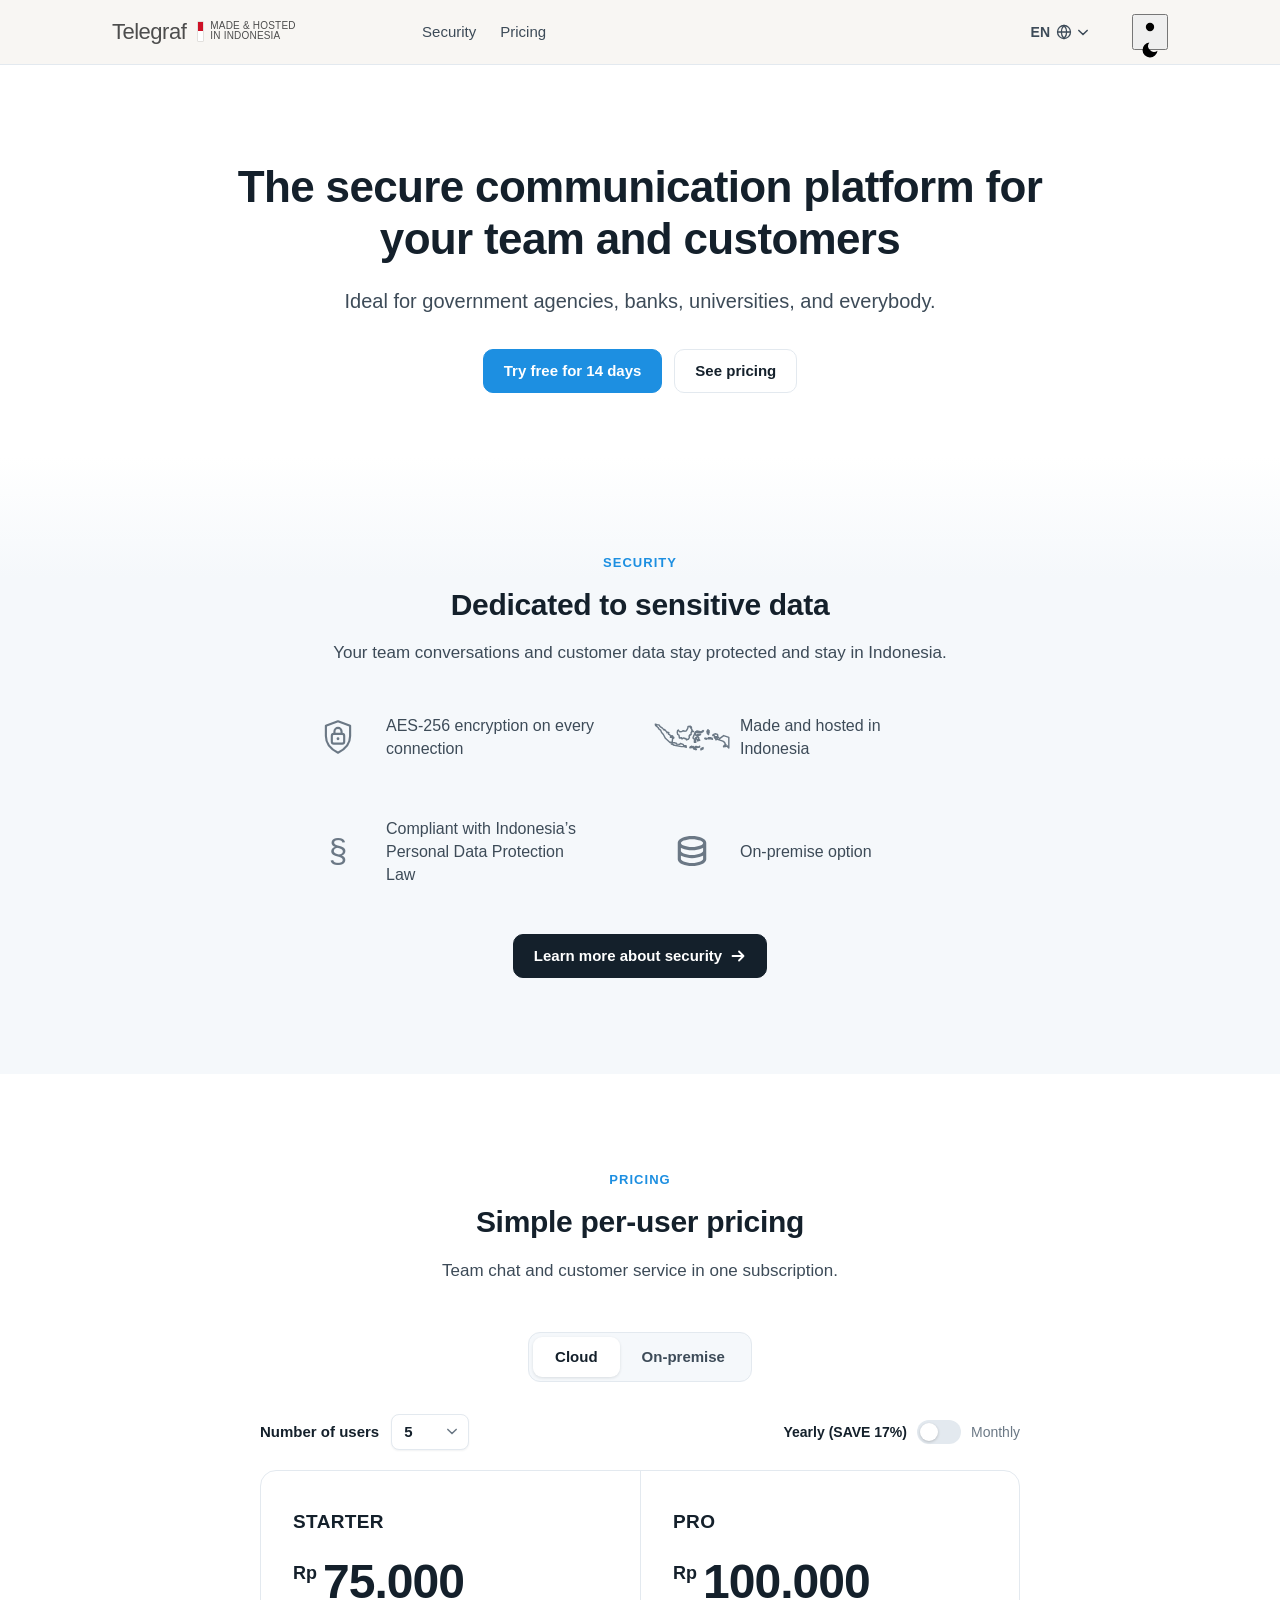
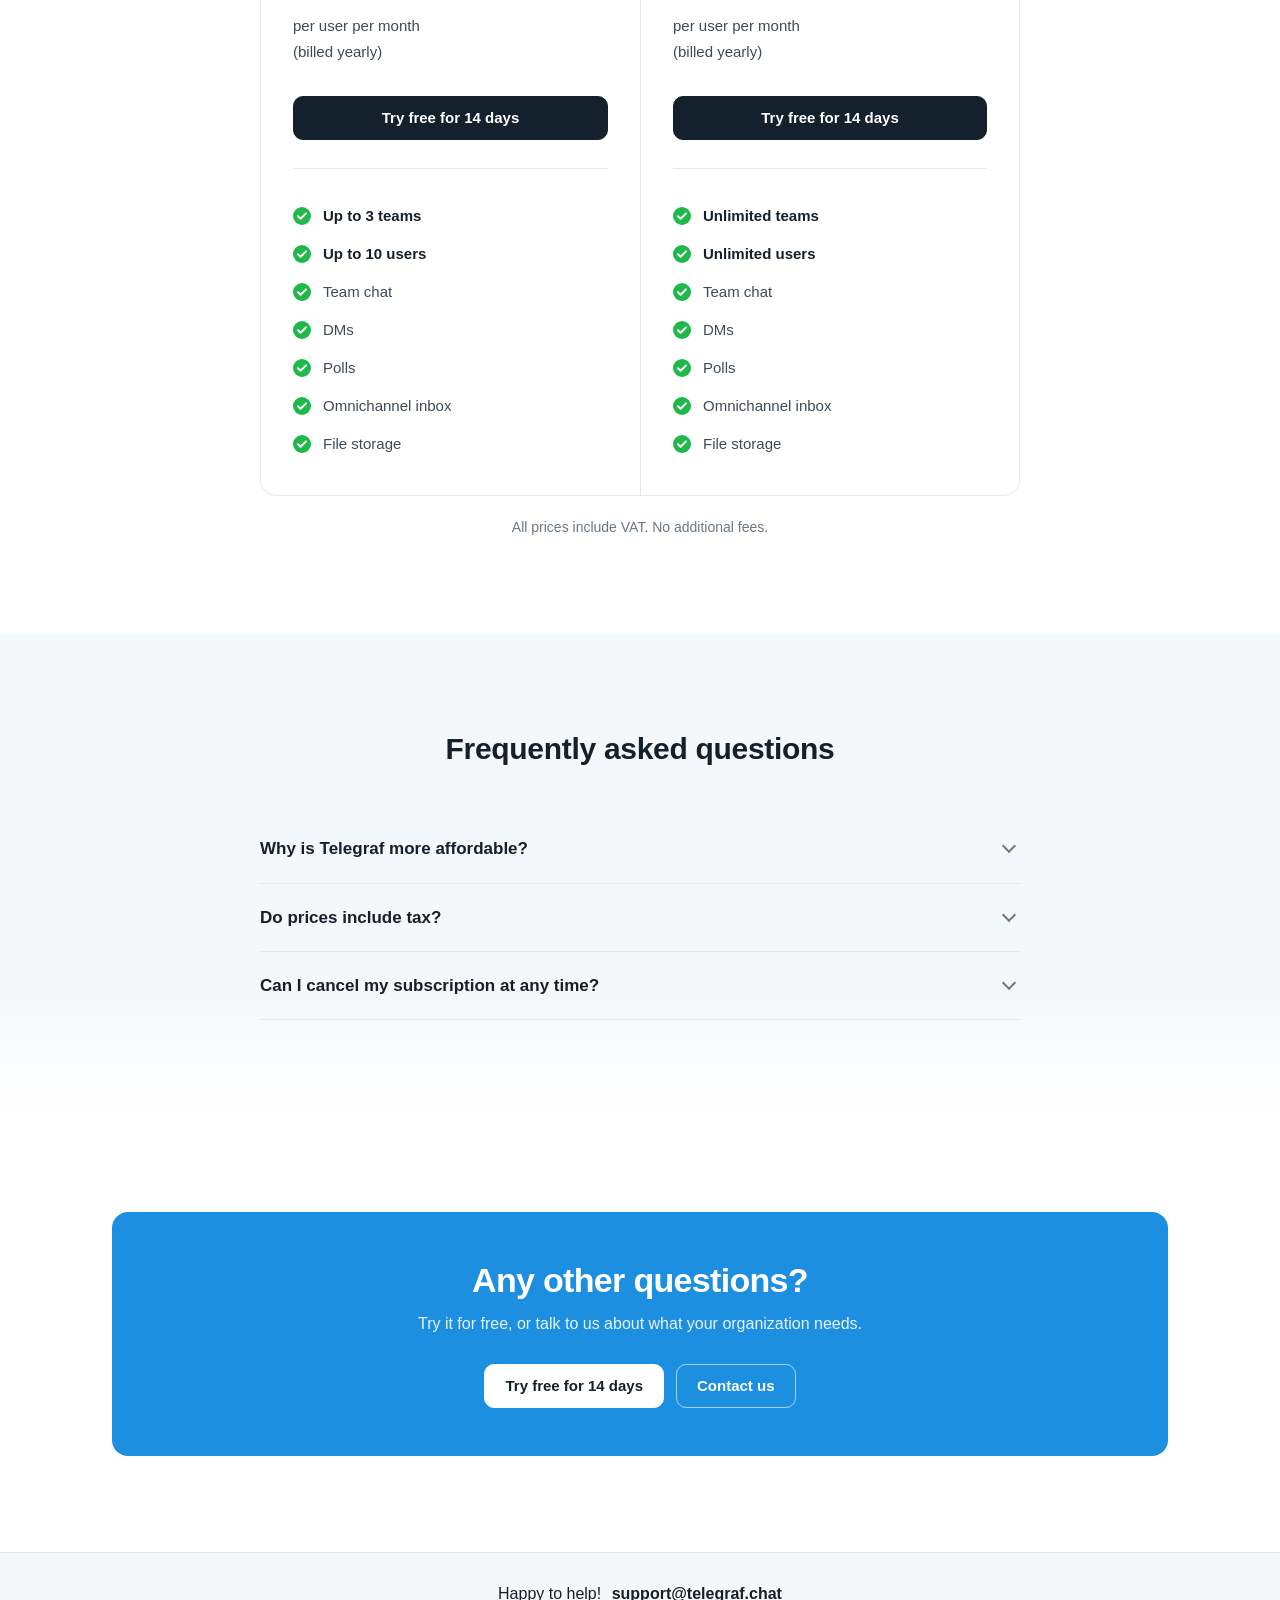
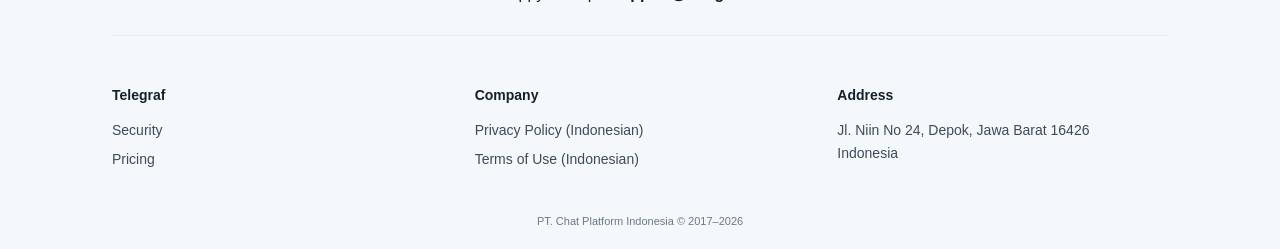
==== en/index.html @ 5771c166 "update" ====
<!DOCTYPE html>
<html lang="en">

<head>
  <meta charset="utf-8">
  <title>Telegraf &ndash; The secure communication platform for your team and customers</title>
  <meta name="viewport" content="width=device-width, initial-scale=1.0">
  <meta name="description" content="Team chat and omnichannel customer service in one app. Encrypted, made and hosted in Indonesia, also available on-premise.">
  <meta property="og:title" content="Telegraf &ndash; The secure communication platform for your team and customers">
  <meta property="og:image" content="/img/t_logo.png">
  <meta property="og:site_name" content="Telegraf">
  <meta property="og:description" content="Team chat and omnichannel customer service in one app. Encrypted, made and hosted in Indonesia, also available on-premise.">
  <link rel="canonical" href="https://www.telegraf.chat/en/">
  <link rel="alternate" hreflang="id" href="https://www.telegraf.chat/">
  <link rel="alternate" hreflang="en" href="https://www.telegraf.chat/en/">
  <link rel="alternate" hreflang="x-default" href="https://www.telegraf.chat/">

  <link rel="shortcut icon" href="/favicon.ico" type="image/x-icon" />
  <script>
    (function () {
      var t = null;
      try { t = localStorage.getItem('tl-theme'); } catch (e) {}
      if (t ? t === 'dark' : (window.matchMedia && matchMedia('(prefers-color-scheme: dark)').matches))
        document.documentElement.classList.add('tl-dark');
    })();
  </script>

  <link rel="preload" href="/fonts/plus-jakarta-sans-latin.woff2" as="font" type="font/woff2" crossorigin>
  <link href="/css/subpage.css" rel="stylesheet" media="screen">
  <link href="/css/theme-toggle.css" rel="stylesheet" media="screen">
  <link href="/css/home.css" rel="stylesheet" media="screen">
</head>

<body>
  <svg width="0" height="0" class="tl_sr" aria-hidden="true">
    <symbol id="i-indonesia" viewBox="0 0 64 24"><path d="M15.7 11.1 16.1 12.1 16.7 12.3 16.5 13.0 15.6 12.6 15.3 11.8 14.4 11.6 14.9 10.9zM2.7 1.7 4.2 1.8 5.2 3.3 7.1 4.5 8.2 5.8 8.7 6.2 8.9 5.7 10.7 7.7 11.5 7.9 10.9 8.5 12.0 8.1 12.5 8.4 12.2 9.6 13.4 10.2 14.1 11.6 13.8 12.3 14.8 12.0 15.7 13.0 15.3 16.7 13.8 16.3 13.7 16.8 9.6 13.1 7.9 9.9 6.4 8.3 5.6 6.3 4.4 5.6 3.4 4.0 1.3 2.2 1.1 1.2zM38.4 20.5 36.0 20.9 34.3 20.6 35.4 20.0 37.7 20.5 38.4 19.8zM34.6 21.5 35.7 22.5 35.2 22.7 33.3 21.9 33.5 21.5zM32.2 20.1 33.1 20.0 33.3 20.6 30.2 21.0 30.7 20.1 31.8 20.6 32.2 20.4 31.5 19.8zM41.2 7.5 39.7 8.4 35.4 8.1 34.8 8.4 34.7 9.6 35.5 10.7 36.7 9.9 39.2 9.9 36.4 11.3 37.7 12.7 37.6 13.7 38.5 14.8 36.7 15.3 36.8 14.3 35.8 13.6 36.0 12.5 35.5 12.4 34.9 12.8 35.2 16.4 34.0 16.4 34.1 14.3 33.9 13.6 33.1 13.4 32.9 12.5 33.9 10.0 34.4 10.0 34.2 8.9 35.0 7.5 35.4 7.6 36.1 7.0 39.9 7.7 41.3 6.5 41.7 6.8zM17.5 16.9 18.8 17.3 19.2 18.0 21.6 18.2 22.2 17.5 24.5 18.2 25.1 19.2 27.0 19.4 27.2 20.7 25.4 20.0 23.1 20.1 16.2 18.8 16.3 18.4 14.6 17.9 15.7 16.8zM20.5 6.1 20.6 6.6 21.7 7.6 23.5 7.4 24.4 6.7 25.9 7.1 27.2 6.8 28.4 4.7 28.7 3.1 30.7 2.9 31.6 3.8 30.6 3.9 32.0 5.7 31.6 6.1 33.2 7.5 31.8 7.3 31.2 8.5 31.3 9.8 30.4 10.5 30.2 10.2 29.5 11.2 29.9 11.9 29.5 13.0 29.1 13.7 27.4 14.5 26.9 13.2 26.1 13.5 25.1 12.8 23.6 13.6 23.3 12.7 21.4 12.8 21.0 10.5 20.0 9.9 19.6 8.3 19.8 6.8zM45.1 7.7 46.4 6.7 46.4 7.3 45.8 7.8 46.6 8.5 45.3 8.4 46.0 10.0 45.0 9.1 44.6 7.3 45.5 5.8zM47.8 12.7 48.9 13.0 49.2 14.0 47.9 13.3 46.1 13.5 45.6 13.1 45.3 13.5 45.7 12.7zM43.9 13.0 44.4 13.5 44.0 13.9 42.8 13.4 42.8 13.0zM41.3 20.9 41.3 21.9 39.5 22.8 39.6 21.8zM59.7 20.0 58.5 20.2 59.1 19.1 60.0 18.8 60.3 19.2zM63.0 12.3 63.0 21.2 61.7 19.9 61.8 19.5 60.2 20.0 60.4 19.1 60.0 18.6 60.6 18.5 59.8 18.2 60.1 18.1 59.4 16.5 58.0 15.5 53.5 14.0 53.1 13.5 53.3 12.9 52.7 14.1 52.1 14.3 51.9 13.3 50.8 12.6 52.5 12.1 53.1 12.4 53.4 11.7 51.3 11.8 50.7 10.9 49.5 10.7 49.8 10.0 51.4 9.3 53.5 9.8 53.8 11.9 55.2 13.4 58.7 10.8z" fill="none" stroke="currentColor" stroke-width="1.2" stroke-linejoin="round"/></symbol>
    <symbol id="i-shield-lock" viewBox="0 0 32 32"><g fill="none" stroke="currentColor" stroke-width="1.8" stroke-linecap="round" stroke-linejoin="round"><path d="M16 2.8 26.2 6.6v8.6c0 6.4-4.3 11.2-10.2 14C10.1 26.4 5.8 21.6 5.8 15.2V6.6z"/><rect x="10.8" y="13.4" width="10.4" height="8.2" rx="1.6"/><path d="M13 13.4v-2.1a3 3 0 0 1 6 0v2.1"/></g><circle cx="16" cy="17.5" r="1.2"/></symbol>
    <symbol id="i-section" viewBox="0 0 32 32"><text x="16" y="25" text-anchor="middle" font-size="28" font-weight="400" font-family="Plus Jakarta Sans, sans-serif">&#167;</text></symbol>
    <symbol id="i-server" viewBox="0 0 32 32"><path d="M7.13 8.444c.381-.394.997-.81 1.862-1.189C10.717 6.5 13.194 6 16 6s5.283.5 7.008 1.255c.865.378 1.481.794 1.862 1.189.375.388.463.687.463.89s-.089.502-.463.89c-.381.394-.997.81-1.862 1.189-1.725.755-4.202 1.255-7.008 1.255s-5.283-.5-7.008-1.255c-.865-.378-1.481-.794-1.862-1.189-.375-.388-.463-.687-.463-.89s.088-.502.463-.89zM5.213 6.59C4.508 7.319 4 8.248 4 9.333v13.333c0 1.085.508 2.015 1.213 2.743.698.722 1.644 1.312 2.71 1.778 2.135.934 4.992 1.479 8.077 1.479s5.942-.544 8.077-1.479c1.066-.466 2.012-1.056 2.71-1.778.705-.729 1.213-1.658 1.213-2.743V9.333c0-1.085-.508-2.014-1.213-2.743-.698-.722-1.645-1.312-2.71-1.778-2.135-.934-4.992-1.479-8.077-1.479s-5.942.544-8.077 1.479c-1.066.466-2.012 1.056-2.71 1.778zM25.333 16c0 .203-.089.502-.463.89-.381.394-.997.81-1.862 1.189-1.725.755-4.202 1.255-7.008 1.255s-5.283-.5-7.008-1.255c-.865-.378-1.481-.794-1.862-1.189-.375-.388-.463-.687-.463-.89v-2.791c.392.237.814.452 1.256.645 2.135.934 4.992 1.479 8.077 1.479s5.942-.544 8.077-1.479c.442-.194.864-.408 1.256-.645V16zM6.667 19.876c.392.237.814.452 1.256.645C10.058 21.455 12.915 22 16 22s5.942-.544 8.077-1.479c.442-.194.864-.408 1.256-.645v2.791c0 .203-.089.502-.463.89-.381.394-.997.81-1.862 1.189-1.725.755-4.202 1.255-7.008 1.255s-5.283-.5-7.008-1.255c-.865-.378-1.481-.794-1.862-1.189-.375-.388-.463-.687-.463-.89v-2.791z"/></symbol>
  </svg>

  <div class="tl_page_wrap">
    <header class="tl_nav">
      <div class="tl_wrap tl_nav_inner">
        <a href="/en/" class="tl_brand">Telegraf<span class="tl_brand_origin"><span class="tl_flag" aria-hidden="true"></span><span>MADE &amp; HOSTED<br>IN INDONESIA</span></span></a>
        <nav class="tl_nav_links" aria-label="Main">
          <a href="#security" class="tl_nav_link">Security</a>
          <a href="#pricing" class="tl_nav_link">Pricing</a>
        </nav>
        <details class="tl_lang">
          <summary class="tl_lang_btn" aria-label="Language: EN">EN<svg class="tl_lang_globe" viewBox="0 0 16 16" aria-hidden="true"><circle cx="8" cy="8" r="6.5"/><path d="M1.5 8h13M8 1.5c1.8 1.8 2.7 4 2.7 6.5S9.8 12.7 8 14.5C6.2 12.7 5.3 10.5 5.3 8S6.2 3.3 8 1.5z"/></svg><svg class="tl_lang_chevron" viewBox="0 0 12 8" aria-hidden="true"><path d="M1 1.5 6 6.5l5-5"/></svg></summary>
          <div class="tl_lang_menu">
            <a href="/" hreflang="id" lang="id" class="tl_lang_option">Bahasa Indonesia</a>
            <a href="/en/" hreflang="en" lang="en" class="tl_lang_option" aria-current="true">English</a>
          </div>
        </details>
        <button id="theme-toggle" class="tl-theme-toggle" aria-label="Toggle light/dark theme">
          <span class="tl-ic tl-ic-sun">
            <svg viewBox="0 0 24 24" xmlns="http://www.w3.org/2000/svg"><circle cx="12" cy="12" r="5"/><line x1="12" y1="1" x2="12" y2="3"/><line x1="12" y1="21" x2="12" y2="23"/><line x1="4.22" y1="4.22" x2="5.64" y2="5.64"/><line x1="18.36" y1="18.36" x2="19.78" y2="19.78"/><line x1="1" y1="12" x2="3" y2="12"/><line x1="21" y1="12" x2="23" y2="12"/><line x1="4.22" y1="19.78" x2="5.64" y2="18.36"/><line x1="18.36" y1="5.64" x2="19.78" y2="4.22"/></svg>
          </span>
          <span class="tl-ic tl-ic-moon">
            <svg viewBox="0 0 24 24" xmlns="http://www.w3.org/2000/svg"><path d="M21 12.79A9 9 0 1 1 11.21 3 7 7 0 0 0 21 12.79z"/></svg>
          </span>
        </button>
      </div>
    </header>

    <main>
      <section class="tl_hero">
        <div class="tl_wrap">
          <h1 class="tl_hero_title">The secure communication platform for your team and customers</h1>
          <p class="tl_hero_lead">Ideal for government agencies, banks, universities, and everybody.</p>
          <div class="tl_hero_actions">
            <a href="https://web.telegraf.chat" class="tl_btn tl_btn_primary">Try free for 14 days</a>
            <a href="#pricing" class="tl_btn">See pricing</a>
          </div>

        </div>
      </section>

      <section class="tl_section tl_section_soft tl_section_fade" id="security">
        <div class="tl_wrap">
          <div class="tl_section_head">
            <p class="tl_eyebrow">Security</p>
            <h2 class="tl_section_title">Dedicated to sensitive data</h2>
            <p class="tl_section_lead">Your team conversations and customer data stay protected and stay in Indonesia.</p>
          </div>
          <div class="tl_security">
            <div class="tl_security_item">
              <svg class="tl_icon" aria-hidden="true"><use href="#i-shield-lock"/></svg>
              <h3 class="tl_security_title">AES-256 encryption on every connection</h3>
            </div>
            <div class="tl_security_item">
              <svg class="tl_icon tl_icon_map" aria-hidden="true"><use href="#i-indonesia"/></svg>
              <h3 class="tl_security_title">Made and hosted in Indonesia</h3>
            </div>
            <div class="tl_security_item">
              <svg class="tl_icon" aria-hidden="true"><use href="#i-section"/></svg>
              <h3 class="tl_security_title">Compliant with Indonesia&rsquo;s Personal Data Protection Law</h3>
            </div>
            <div class="tl_security_item">
              <svg class="tl_icon" aria-hidden="true"><use href="#i-server"/></svg>
              <h3 class="tl_security_title">On-premise option</h3>
            </div>
          </div>
          <p class="tl_security_more"><a href="/en/security/" class="tl_btn tl_btn_dark tl_btn_arrow">Learn more about security <svg class="tl_btn_arrow_icon" viewBox="0 0 16 16" aria-hidden="true"><path d="M2.5 8h11M9 3.5 13.5 8 9 12.5"/></svg></a></p>
        </div>
      </section>

      <section class="tl_section" id="pricing">
        <div class="tl_wrap">
          <div class="tl_section_head">
            <p class="tl_eyebrow">Pricing</p>
            <h2 class="tl_section_title">Simple per-user pricing</h2>
            <p class="tl_section_lead">Team chat and customer service in one subscription.</p>
          </div>

          <div class="tl_tabs" role="tablist" aria-label="Service options">
            <button class="tl_tab" role="tab" id="tab-cloud" aria-controls="plan-cloud" aria-selected="true">Cloud</button>
            <button class="tl_tab" role="tab" id="tab-onprem" aria-controls="plan-onprem" aria-selected="false" tabindex="-1">On-premise</button>
          </div>

          <div role="tabpanel" id="plan-cloud" aria-labelledby="tab-cloud">
            <div class="tl_controls">
              <label class="tl_users"><span class="tl_users_label">Number of users</span>
                <select class="tl_users_select" id="tl_users">
                  <option value="5" selected>5</option>
                  <option value="10">10</option>
                  <option value="20">20</option>
                  <option value="40">40</option>
                  <option value="60">60</option>
                  <option value="80">80</option>
                  <option value="100">100</option>
                  <option value="100+">100+</option>
                </select>
              </label>
              <div class="tl_billing">
                <span class="tl_billing_option tl_billing_option_active" id="tl_billing_yearly">Yearly (SAVE 17%)</span>
                <button class="tl_switch" id="tl_billing" role="switch" aria-checked="false" aria-labelledby="tl_billing_monthly"></button>
                <span class="tl_billing_option" id="tl_billing_monthly">Monthly</span>
              </div>
            </div>
            <div class="tl_plans" id="tl_plans_cloud">
              <div class="tl_plan" data-max-users="10">
                <h3 class="tl_plan_name">Starter</h3>
                <p class="tl_plan_price"><span class="tl_plan_currency">Rp</span><span data-yearly="75.000" data-monthly="90.000">75.000</span></p>
                <p class="tl_plan_unit">per user per month</p>
                <p class="tl_plan_unit" data-yearly="(billed yearly)" data-monthly="(billed monthly)">(billed yearly)</p>
                <div class="tl_plan_cta">
                  <a href="https://web.telegraf.chat" class="tl_btn tl_btn_dark tl_btn_block">Try free for 14 days</a>
                  <p class="tl_plan_limit" hidden>This plan is only available for up to 10 users.</p>
                </div>
                <ul class="tl_checks">
                  <li class="tl_check tl_check_strong">Up to 3 teams</li>
                  <li class="tl_check tl_check_strong">Up to 10 users</li>
                  <li class="tl_check">Team chat</li>
                  <li class="tl_check">DMs</li>
                  <li class="tl_check">Polls</li>
                  <li class="tl_check">Omnichannel inbox</li>
                  <li class="tl_check">File storage</li>
                </ul>
              </div>

              <div class="tl_plan">
                <h3 class="tl_plan_name">Pro</h3>
                <p class="tl_plan_price"><span class="tl_plan_currency">Rp</span><span data-yearly="100.000" data-monthly="120.000">100.000</span></p>
                <p class="tl_plan_unit">per user per month</p>
                <p class="tl_plan_unit" data-yearly="(billed yearly)" data-monthly="(billed monthly)">(billed yearly)</p>
                <div class="tl_plan_cta">
                  <a href="https://web.telegraf.chat" class="tl_btn tl_btn_dark tl_btn_block">Try free for 14 days</a>
                </div>
                <ul class="tl_checks">
                  <li class="tl_check tl_check_strong">Unlimited teams</li>
                  <li class="tl_check tl_check_strong">Unlimited users</li>
                  <li class="tl_check">Team chat</li>
                  <li class="tl_check">DMs</li>
                  <li class="tl_check">Polls</li>
                  <li class="tl_check">Omnichannel inbox</li>
                  <li class="tl_check">File storage</li>
                </ul>
              </div>
            </div>
            <div class="tl_large" id="tl_large" hidden>
              <h3 class="tl_large_title">Of course, plans for a larger number of users are also available</h3>
              <div class="tl_large_box">
                <p class="tl_large_head">Contact us</p>
                <p><a href="https://wa.me/6281298219323?text=Hello%2C%20I%27m%20interested%20in%20Telegraf%20for%20more%20than%20100%20users."
                  target="_blank" rel="noopener" class="tl_large_link">WhatsApp: +62 812 9821 9323</a></p>
                <p><a href="mailto:support@telegraf.chat" class="tl_large_link">support@telegraf.chat</a></p>
              </div>
            </div>
          </div>

          <div role="tabpanel" id="plan-onprem" aria-labelledby="tab-onprem" hidden>
            <div class="tl_plans tl_plans_single">
              <div class="tl_plan">
                <h3 class="tl_plan_name">On-premise</h3>
                <p class="tl_plan_price"><span class="tl_plan_currency">Rp</span>200.000</p>
                <p class="tl_plan_unit">per user per month</p>
                <p class="tl_plan_unit">(billed yearly)</p>
                <div class="tl_plan_cta">
                  <a href="https://wa.me/6281298219323?text=Hello%2C%20I%27m%20interested%20in%20Telegraf%20On-premise."
                    target="_blank" rel="noopener" class="tl_btn tl_btn_dark tl_btn_block">Contact us</a>
                </div>
                <ul class="tl_checks">
                  <li class="tl_check tl_check_strong">Minimum 100 users</li>
                  <li class="tl_check tl_check_strong">All Pro features</li>
                  <li class="tl_check">Installed on your servers</li>
                  <li class="tl_check">Data never leaves your network</li>
                  <li class="tl_check">Installation support</li>
                  <li class="tl_check">Version updates</li>
                </ul>
              </div>
            </div>
          </div>

          <p class="tl_pricing_note">All prices include VAT. No additional fees.</p>

        </div>
      </section>

      <section class="tl_section tl_section_soft tl_section_fade_out">
        <div class="tl_wrap">
          <div class="tl_section_head">
            <h2 class="tl_section_title">Frequently asked questions</h2>
          </div>
          <div class="tl_faq">
            <details class="tl_faq_item">
              <summary class="tl_faq_q">Why is Telegraf more affordable?</summary>
              <p class="tl_faq_a">Team chat and a CRM are usually bought separately, each priced per person.
                With Telegraf, both come in one subscription.</p>
            </details>
            <details class="tl_faq_item">
              <summary class="tl_faq_q">Do prices include tax?</summary>
              <p class="tl_faq_a">Yes. All listed prices include VAT, so what you pay is
                exactly the price shown, with no additional fees.</p>
            </details>
            <details class="tl_faq_item">
              <summary class="tl_faq_q">Can I cancel my subscription at any time?</summary>
              <p class="tl_faq_a">Yes. Cancelling mid-period may come with a refund. See how it is
                calculated in the <a href="/terms#langganan">Terms of Use</a> (in Indonesian).</p>
            </details>
          </div>
        </div>
      </section>

      <section class="tl_section">
        <div class="tl_wrap">
          <div class="tl_cta">
            <h2 class="tl_cta_title">Any other questions?</h2>
            <p class="tl_cta_lead">Try it for free, or talk to us about what your organization needs.</p>
            <div class="tl_cta_actions">
              <a href="https://web.telegraf.chat" class="tl_btn tl_btn_inverse">Try free for 14 days</a>
              <a href="https://wa.me/6281298219323" target="_blank" rel="noopener" class="tl_btn tl_btn_outline">Contact us</a>
            </div>
          </div>
        </div>
      </section>
    </main>

    <footer class="tl_footer">
      <div class="tl_wrap">
        <p class="tl_footer_help">Happy to help! <a href="mailto:support@telegraf.chat" class="tl_footer_help_link">support@telegraf.chat</a></p>
        <div class="tl_footer_grid">
          <div>
            <p class="tl_footer_title">Telegraf</p>
            <ul class="tl_footer_links">
              <li><a href="/en/security/" class="tl_footer_link">Security</a></li>
              <li><a href="#pricing" class="tl_footer_link">Pricing</a></li>
            </ul>
          </div>
          <div>
            <p class="tl_footer_title">Company</p>
            <ul class="tl_footer_links">
              <li><a href="/privacy" class="tl_footer_link">Privacy Policy (Indonesian)</a></li>
              <li><a href="/terms" class="tl_footer_link">Terms of Use (Indonesian)</a></li>
            </ul>
          </div>
          <div>
            <p class="tl_footer_title">Address</p>
            <p class="tl_footer_address">
              Jl. Niin No 24, Depok, Jawa Barat 16426<br>
              Indonesia
            </p>
          </div>
        </div>
        <div class="tl_footer_bottom">
          <span>PT. Chat Platform Indonesia &copy; 2017&ndash;<span id="tl_footer_year">2026</span></span>
        </div>
      </div>
    </footer>
  </div>

  <script src="/js/home.js"></script>
  <script src="/js/lang.js"></script>
  <script src="/js/theme-toggle.js"></script>
</body>

</html>
---- css/home.css ----
@font-face {
  font-family: "Plus Jakarta Sans";
  font-style: normal;
  font-weight: 400 700;
  font-display: swap;
  src: url(/fonts/plus-jakarta-sans-latin-ext.woff2) format("woff2");
  unicode-range: U+0100-02BA, U+02BD-02C5, U+02C7-02CC, U+02CE-02D7, U+02DD-02FF, U+0304, U+0308, U+0329, U+1D00-1DBF, U+1E00-1E9F, U+1EF2-1EFF, U+2020, U+20A0-20AB, U+20AD-20C4, U+2113, U+2C60-2C7F, U+A720-A7FF;
}
@font-face {
  font-family: "Plus Jakarta Sans";
  font-style: normal;
  font-weight: 400 700;
  font-display: swap;
  src: url(/fonts/plus-jakarta-sans-latin.woff2) format("woff2");
  unicode-range: U+0000-00FF, U+0131, U+0152-0153, U+02BB-02BC, U+02C6, U+02DA, U+02DC, U+0304, U+0308, U+0329, U+2000-206F, U+20AC, U+2122, U+2191, U+2193, U+2212, U+2215, U+FEFF, U+FFFD;
}

:root,
.tl-skin-light {
  --tl-bg: #ffffff;
  --tl-bg-soft: #f5f8fb;
  --tl-surface: #ffffff;
  --tl-fg: #14202b;
  --tl-text: #3d4b58;
  --tl-muted: #6b7885;
  --tl-line: #e3e9ef;
  --tl-accent: #1d8fe1;
  --tl-accent-hover: #1679c2;
  --tl-accent-soft: #e8f3fc;
  --tl-on-accent: #ffffff;
  --tl-success: #1fb84a;
  --tl-wordmark: #4d4d4d;
  --tl-nav-bg: #f7f5f2;
}
html.tl-dark {
  --tl-bg: #10161d;
  --tl-bg-soft: #151d26;
  --tl-surface: #18212b;
  --tl-fg: #eef2f6;
  --tl-text: #c3ccd5;
  --tl-muted: #8995a2;
  --tl-line: #26323e;
  --tl-accent: #3aa3e8;
  --tl-accent-hover: #63b6ee;
  --tl-accent-soft: #17303f;
  --tl-on-accent: #ffffff;
  --tl-success: #2ec25a;
  --tl-wordmark: #e6ebf0;
  --tl-nav-bg: #1a1918;
}

* { box-sizing: border-box; }

html {
  background: var(--tl-bg);
  -webkit-text-size-adjust: 100%;
}
@media (prefers-reduced-motion: no-preference) {
  html { scroll-behavior: smooth; }
}

body {
  margin: 0;
  background: var(--tl-bg);
  color: var(--tl-text);
  font-family: "Plus Jakarta Sans", -apple-system, BlinkMacSystemFont, "Segoe UI", Roboto, Arial, sans-serif;
  font-size: 16px;
  line-height: 1.6;
}

a { color: var(--tl-accent); text-decoration: none; }
a:hover { color: var(--tl-accent-hover); }
:focus-visible { outline: 2px solid var(--tl-accent); outline-offset: 2px; }

h1, h2, h3 { margin: 0; color: var(--tl-fg); line-height: 1.2; }
p { margin: 0; }

.tl_sr {
  position: absolute;
  width: 1px;
  height: 1px;
  overflow: hidden;
  clip: rect(0 0 0 0);
  white-space: nowrap;
}

.tl_wrap {
  width: 100%;
  max-width: 1120px;
  margin: 0 auto;
  padding: 0 16px;
}
@media (min-width: 768px) {
  .tl_wrap { padding: 0 32px; }
}

/* Navigation */

.tl_nav {
  position: sticky;
  top: 0;
  z-index: 20;
  background: color-mix(in srgb, var(--tl-nav-bg) 88%, transparent);
  border-bottom: 1px solid var(--tl-line);
  -webkit-backdrop-filter: saturate(1.6) blur(12px);
  backdrop-filter: saturate(1.6) blur(12px);
}
.tl_nav_inner {
  display: flex;
  align-items: center;
  gap: 24px;
  height: 64px;
}
.tl_brand,
.tl_brand:hover {
  display: inline-flex;
  flex: none;
  align-items: center;
  gap: 10px;
  color: var(--tl-wordmark);
  font-family: 'Telegraf Wordmark', Roboto, "Helvetica Neue", Arial, sans-serif;
  font-size: 22px;
  font-weight: 500;
  letter-spacing: -0.5px;
  line-height: 1;
}
.tl_brand_origin {
  display: inline-flex;
  align-items: center;
  gap: 7px;
  margin-left: 2px;
  color: var(--tl-wordmark);
  font-family: "Plus Jakarta Sans", -apple-system, BlinkMacSystemFont, "Segoe UI", Roboto, Arial, sans-serif;
  font-size: 10px;
  font-weight: 500;
  letter-spacing: 0.02em;
  line-height: 1;
  white-space: nowrap;
  /* Lines up the flag and text with the wordmark's cap height and baseline */
  transform: translateY(-1px);
}
/* Upright bar with the flag's horizontal stripes, as in Stackfield's logo */
.tl_flag {
  flex: none;
  width: 5px;
  height: 19px;
  background: linear-gradient(to bottom, #ce1126 50%, #ffffff 50%);
  box-shadow: 0 0 0 0.5px rgba(0, 0, 0, 0.18);
}
html.tl-dark .tl_flag { box-shadow: none; }
.tl_nav_links {
  display: none;
  gap: 24px;
  margin-left: clamp(40px, 8vw, 110px);
}
.tl_nav_link,
.tl_nav_link:hover {
  color: var(--tl-text);
  font-size: 15px;
  font-weight: 500;
}
.tl_nav_link:hover { color: var(--tl-fg); }
@media (min-width: 600px) {
  .tl_nav_links { display: flex; }
}

/* Language menu: current language, globe and chevron, as on Stackfield */
.tl_lang {
  position: relative;
  margin-left: auto;
  margin-right: 12px;
}
.tl_lang_btn {
  display: flex;
  align-items: center;
  gap: 6px;
  height: 36px;
  padding: 0 8px;
  border-radius: 8px;
  color: var(--tl-text);
  font-size: 14px;
  font-weight: 600;
  list-style: none;
  cursor: pointer;
  user-select: none;
}
.tl_lang_btn::-webkit-details-marker { display: none; }
.tl_lang_btn:hover,
.tl_lang[open] .tl_lang_btn { color: var(--tl-fg); }
.tl_lang_btn:focus-visible {
  outline: none;
  box-shadow: 0 0 0 3px var(--tl-accent-soft);
}
.tl_lang_globe {
  width: 16px;
  height: 16px;
  fill: none;
  stroke: currentColor;
  stroke-width: 1.3;
}
.tl_lang_chevron {
  width: 10px;
  height: 7px;
  fill: none;
  stroke: currentColor;
  stroke-width: 1.8;
  stroke-linecap: round;
  stroke-linejoin: round;
}
.tl_lang[open] .tl_lang_chevron { transform: rotate(180deg); }
.tl_lang_menu {
  position: absolute;
  top: calc(100% + 6px);
  right: 0;
  z-index: 30;
  min-width: 180px;
  padding: 6px;
  border: 1px solid var(--tl-line);
  border-radius: 10px;
  background: var(--tl-surface);
  box-shadow: 0 8px 24px rgba(20, 32, 43, 0.12);
}
.tl_lang_option,
.tl_lang_option:hover {
  display: block;
  padding: 8px 10px;
  border-radius: 6px;
  color: var(--tl-text);
  font-size: 14px;
}
.tl_lang_option:hover { background: var(--tl-bg-soft); color: var(--tl-fg); }
.tl_lang_option[aria-current] {
  color: var(--tl-fg);
  font-weight: 600;
}

/* Theme toggle sits in the nav here instead of floating in the corner */
.tl_nav .tl-theme-toggle {
  position: relative;
  top: auto;
  right: auto;
  flex: none;
  width: 36px;
  height: 36px;
  box-shadow: none;
}

/* Buttons */

.tl_btn,
.tl_btn:hover {
  display: inline-flex;
  align-items: center;
  justify-content: center;
  height: 44px;
  padding: 0 20px;
  border: 1px solid var(--tl-line);
  border-radius: 10px;
  background: var(--tl-surface);
  color: var(--tl-fg);
  font-size: 15px;
  font-weight: 600;
  white-space: nowrap;
}
.tl_btn:hover { border-color: var(--tl-muted); }
.tl_btn_primary,
.tl_btn_primary:hover {
  border-color: var(--tl-accent);
  background: var(--tl-accent);
  color: var(--tl-on-accent);
}
.tl_btn_primary:hover {
  border-color: var(--tl-accent-hover);
  background: var(--tl-accent-hover);
}
.tl_btn_block { width: 100%; }

/* Hero */

.tl_hero {
  padding: 64px 0 48px;
  text-align: center;
}
@media (min-width: 768px) {
  .tl_hero { padding: 96px 0 64px; }
}
.tl_hero_title {
  max-width: 820px;
  margin: 0 auto;
  font-size: clamp(30px, 4.6vw, 44px);
  font-weight: 700;
  letter-spacing: -0.015em;
  line-height: 1.18;
}
.tl_hero_lead {
  max-width: 760px;
  margin: 20px auto 0;
  color: var(--tl-text);
  font-size: clamp(17px, 2.2vw, 20px);
}
.tl_hero_actions {
  display: flex;
  flex-wrap: wrap;
  justify-content: center;
  gap: 12px;
  margin-top: 32px;
}

/* Sections */

.tl_section { padding: 72px 0; }
@media (min-width: 768px) {
  .tl_section { padding: 96px 0; }
}
.tl_section_soft { background: var(--tl-bg-soft); }
/* Soft sections next to white ones fade in or out instead of starting on a hard edge */
.tl_section_fade { background: linear-gradient(var(--tl-bg), var(--tl-bg-soft) 120px); }
.tl_section_fade_out { background: linear-gradient(var(--tl-bg-soft) calc(100% - 120px), var(--tl-bg)); }
.tl_section_head {
  max-width: 680px;
  margin: 0 auto 48px;
  text-align: center;
}
.tl_eyebrow {
  margin-bottom: 12px;
  color: var(--tl-accent);
  font-size: 13px;
  font-weight: 700;
  letter-spacing: 0.08em;
  text-transform: uppercase;
}
.tl_section_title {
  font-size: clamp(24px, 3vw, 30px);
  font-weight: 700;
  letter-spacing: -0.01em;
  line-height: 1.25;
}
.tl_section_lead {
  margin-top: 16px;
  font-size: 17px;
}

.tl_icon {
  flex: none;
  width: 24px;
  height: 24px;
  fill: var(--tl-accent);
}

/* Security */

.tl_security {
  display: grid;
  grid-template-columns: 1fr;
  gap: 36px 48px;
  max-width: 660px;
  margin: 0 auto;
}
@media (min-width: 640px) {
  .tl_security { grid-template-columns: 1fr 1fr; row-gap: 56px; }
}
.tl_security_item {
  display: flex;
  align-items: center;
  gap: 20px;
}
.tl_security_item .tl_icon {
  width: 56px;
  height: 38px;
  color: var(--tl-muted);
  fill: var(--tl-muted);
}
/* Indonesia is wide and flat, so the map overhangs its slot to stay legible */
.tl_security_item .tl_icon_map {
  width: 76px;
  margin: 0 -10px;
}
.tl_security_title {
  max-width: 210px;
  color: var(--tl-text);
  font-size: 16px;
  font-weight: 500;
  line-height: 1.45;
}
.tl_security_more {
  margin-top: 48px;
  text-align: center;
}
.tl_btn_arrow { gap: 8px; }
.tl_btn_arrow_icon {
  flex: none;
  width: 16px;
  height: 16px;
  fill: none;
  stroke: currentColor;
  stroke-width: 1.8;
  stroke-linecap: round;
  stroke-linejoin: round;
}

/* Security page */

.tl_sec_cards { padding-bottom: 24px; }
.tl_sec_card {
  max-width: 860px;
  margin: 0 auto 32px;
  padding: 40px 24px;
  border-radius: 16px;
  background: var(--tl-bg-soft);
}
@media (min-width: 768px) {
  .tl_sec_card { padding: 56px 64px; }
}
.tl_sec_card_title {
  margin-bottom: 32px;
  font-size: clamp(22px, 2.6vw, 26px);
  font-weight: 700;
  letter-spacing: -0.01em;
  line-height: 1.3;
  text-align: center;
}
.tl_sec_card_lead {
  margin: -20px 0 28px;
  text-align: center;
}
.tl_disclosure {
  max-width: 860px;
  margin: 64px auto 32px;
}
@media (min-width: 768px) {
  .tl_disclosure { padding: 0 64px; }
}
.tl_sec_card a,
.tl_disclosure a { color: var(--tl-accent); }
.tl_sec_card a:hover,
.tl_disclosure a:hover { color: var(--tl-accent-hover); }
.tl_sec_list,
.tl_status {
  margin: 0;
  padding: 0;
  list-style: none;
}
.tl_sec_item {
  position: relative;
  padding-left: 48px;
}
.tl_sec_item + .tl_sec_item { margin-top: 28px; }
.tl_sec_item::before {
  content: "";
  position: absolute;
  top: 0;
  left: 0;
  width: 30px;
  height: 30px;
  border-radius: 50%;
  background: color-mix(in srgb, var(--tl-success) 18%, transparent) url("data:image/svg+xml,%3Csvg xmlns='http://www.w3.org/2000/svg' viewBox='0 0 18 18'%3E%3Cpath d='m5 9.2 2.6 2.6L13 6.4' fill='none' stroke='%231fb84a' stroke-width='2' stroke-linecap='round' stroke-linejoin='round'/%3E%3C/svg%3E") center / 20px no-repeat;
}
.tl_sec_item_title {
  margin-bottom: 6px;
  font-size: 17px;
  font-weight: 700;
  line-height: 1.6;
}
.tl_sec_item p { font-size: 15px; }
.tl_status_row {
  display: flex;
  align-items: center;
  justify-content: space-between;
  gap: 16px;
  padding: 16px 0;
  border-top: 1px solid var(--tl-line);
}
.tl_status_row:last-child { border-bottom: 1px solid var(--tl-line); }
.tl_status_name {
  color: var(--tl-fg);
  font-weight: 700;
}
.tl_status_desc {
  color: var(--tl-muted);
  font-size: 14px;
}
.tl_badge {
  flex: none;
  padding: 4px 12px;
  border: 1px solid var(--tl-line);
  border-radius: 999px;
  background: var(--tl-surface);
  color: var(--tl-muted);
  font-size: 13px;
  font-weight: 600;
  white-space: nowrap;
}
.tl_sec_card_note {
  margin-top: 24px;
  font-size: 15px;
  text-align: center;
}

/* Pricing */

.tl_tabs {
  display: flex;
  width: fit-content;
  margin: 0 auto 32px;
  padding: 4px;
  border: 1px solid var(--tl-line);
  border-radius: 12px;
  background: var(--tl-bg-soft);
}
.tl_tab {
  height: 40px;
  padding: 0 22px;
  border: 0;
  border-radius: 9px;
  background: transparent;
  color: var(--tl-text);
  font: inherit;
  font-size: 15px;
  font-weight: 600;
  cursor: pointer;
}
.tl_tab[aria-selected="true"] {
  background: var(--tl-surface);
  color: var(--tl-fg);
  box-shadow: 0 1px 3px rgba(20, 32, 43, 0.12);
}
.tl_controls {
  display: flex;
  flex-wrap: wrap;
  align-items: center;
  justify-content: space-between;
  gap: 12px 24px;
  max-width: 760px;
  margin: 0 auto 20px;
}
.tl_users {
  display: flex;
  align-items: center;
  gap: 12px;
}
.tl_users_label {
  color: var(--tl-fg);
  font-size: 15px;
  font-weight: 600;
}
.tl_users_select {
  height: 36px;
  padding: 0 30px 0 12px;
  border: 1px solid var(--tl-line);
  border-radius: 8px;
  background: var(--tl-surface) url("data:image/svg+xml,%3Csvg xmlns='http://www.w3.org/2000/svg' viewBox='0 0 12 8'%3E%3Cpath d='M1 1.5 6 6.5l5-5' fill='none' stroke='%236b7885' stroke-width='1.8' stroke-linecap='round' stroke-linejoin='round'/%3E%3C/svg%3E") right 11px center / 10px 7px no-repeat;
  box-shadow: 0 1px 2px rgba(20, 32, 43, 0.06);
  color: var(--tl-fg);
  font: inherit;
  font-size: 15px;
  font-weight: 600;
  -webkit-appearance: none;
  appearance: none;
  cursor: pointer;
}
.tl_users_select:hover { border-color: var(--tl-muted); }
.tl_users_select:focus-visible {
  border-color: var(--tl-accent);
  outline: none;
  box-shadow: 0 0 0 3px var(--tl-accent-soft);
}
.tl_billing {
  display: flex;
  align-items: center;
  gap: 10px;
  font-size: 14px;
}
.tl_billing_option { color: var(--tl-muted); }
.tl_billing_option_active {
  color: var(--tl-fg);
  font-weight: 600;
}
.tl_switch {
  position: relative;
  flex: none;
  width: 44px;
  height: 24px;
  padding: 0;
  border: 0;
  border-radius: 12px;
  background: var(--tl-line);
  cursor: pointer;
}
.tl_switch::after {
  content: "";
  position: absolute;
  top: 3px;
  left: 3px;
  width: 18px;
  height: 18px;
  border-radius: 50%;
  background: #ffffff;
  box-shadow: 0 1px 3px rgba(0, 0, 0, 0.2);
  transition: transform .2s ease;
}
.tl_switch[aria-checked="true"] { background: var(--tl-accent); }
.tl_switch[aria-checked="true"]::after { transform: translateX(20px); }
.tl_plans[hidden] { display: none; }
.tl_plans {
  display: grid;
  grid-template-columns: 1fr;
  max-width: 760px;
  margin: 0 auto;
  border: 1px solid var(--tl-line);
  border-radius: 16px;
  background: var(--tl-surface);
}
@media (min-width: 680px) {
  .tl_plans { grid-template-columns: 1fr 1fr; }
  .tl_plans_single { grid-template-columns: 1fr; max-width: 380px; }
}
.tl_plan {
  padding: 40px 32px 32px;
  border-top: 1px solid var(--tl-line);
}
.tl_plan:first-child { border-top: 0; }
@media (min-width: 680px) {
  .tl_plan { border-top: 0; border-left: 1px solid var(--tl-line); }
  .tl_plan:first-child { border-left: 0; }
}
.tl_plan_name {
  font-size: 19px;
  font-weight: 600;
  letter-spacing: 0.02em;
  text-transform: uppercase;
}
.tl_plan_price {
  display: flex;
  align-items: flex-start;
  gap: 6px;
  margin-top: 24px;
  color: var(--tl-fg);
  font-size: 48px;
  font-weight: 700;
  letter-spacing: -0.02em;
  line-height: 1;
}
.tl_plan_currency {
  margin-top: 6px;
  font-size: 18px;
  letter-spacing: 0;
}
.tl_plan_unit {
  margin-top: 8px;
  color: var(--tl-text);
  font-size: 15px;
}
.tl_plan_unit + .tl_plan_unit { margin-top: 2px; }
.tl_plan_cta {
  margin: 32px 0 28px;
  padding-bottom: 28px;
  border-bottom: 1px solid var(--tl-line);
}
.tl_btn_dark,
.tl_btn_dark:hover {
  border-color: var(--tl-fg);
  background: var(--tl-fg);
  color: var(--tl-bg);
}
.tl_btn_dark:hover { opacity: 0.88; }
.tl_checks {
  margin: 0;
  padding: 0;
  list-style: none;
}
.tl_check {
  position: relative;
  padding: 7px 0 7px 30px;
  font-size: 15px;
}
.tl_check::before {
  content: "";
  position: absolute;
  top: 10px;
  left: 0;
  width: 18px;
  height: 18px;
  border-radius: 50%;
  background: var(--tl-success) url("data:image/svg+xml,%3Csvg xmlns='http://www.w3.org/2000/svg' viewBox='0 0 18 18'%3E%3Cpath d='m5 9.2 2.6 2.6L13 6.4' fill='none' stroke='%23fff' stroke-width='2' stroke-linecap='round' stroke-linejoin='round'/%3E%3C/svg%3E") center / 18px no-repeat;
}
.tl_check_strong {
  color: var(--tl-fg);
  font-weight: 700;
}

.tl_pricing_note {
  margin-top: 20px;
  color: var(--tl-muted);
  font-size: 14px;
  text-align: center;
}

/* Plans that don't allow the chosen number of users fade out, as on Stackfield */
.tl_plan_inactive .tl_plan_name,
.tl_plan_inactive .tl_plan_price,
.tl_plan_inactive .tl_plan_unit,
.tl_plan_inactive .tl_checks { opacity: 0.4; }
.tl_plan_inactive .tl_plan_cta .tl_btn { display: none; }
.tl_plan_limit {
  height: 44px;
  color: var(--tl-text);
  font-size: 15px;
  line-height: 22px;
}

/* 100+ users: contact box instead of plans, as on Stackfield */
.tl_large {
  max-width: 760px;
  margin: 0 auto;
  padding: 24px 0 8px;
  text-align: center;
}
.tl_large_title {
  max-width: 420px;
  margin: 0 auto;
  color: var(--tl-fg);
  font-size: 24px;
  font-weight: 700;
  line-height: 1.35;
}
.tl_large_box {
  max-width: 412px;
  margin: 48px auto 0;
  padding: 24px;
  border: 1px solid var(--tl-line);
  border-radius: 8px;
  background: var(--tl-bg-soft);
  color: var(--tl-text);
  font-size: 15px;
  line-height: 1.6;
}
.tl_large_head {
  margin-bottom: 16px;
  color: var(--tl-accent);
  font-size: 24px;
  font-weight: 700;
}
.tl_large_box p + p { margin-top: 6px; }
.tl_large_link { color: var(--tl-accent); }
.tl_large_link:hover { color: var(--tl-accent-hover); }

/* FAQ */

.tl_faq {
  max-width: 760px;
  margin: 0 auto;
}
.tl_faq_item {
  border-bottom: 1px solid var(--tl-line);
}
.tl_faq_q {
  position: relative;
  padding: 20px 32px 20px 0;
  color: var(--tl-fg);
  font-size: 17px;
  font-weight: 600;
  list-style: none;
  cursor: pointer;
}
.tl_faq_q::-webkit-details-marker { display: none; }
.tl_faq_q::after {
  content: "";
  position: absolute;
  top: 26px;
  right: 6px;
  width: 8px;
  height: 8px;
  border-right: 2px solid var(--tl-muted);
  border-bottom: 2px solid var(--tl-muted);
  transform: rotate(45deg);
  transition: transform .2s ease;
}
.tl_faq_item[open] .tl_faq_q::after { transform: rotate(-135deg); top: 30px; }
.tl_faq_a {
  padding: 0 0 20px;
  font-size: 15px;
}

/* Closing call to action */

.tl_cta {
  padding: 48px 24px;
  border-radius: 16px;
  background: var(--tl-accent);
  color: var(--tl-on-accent);
  text-align: center;
}
.tl_cta_title {
  color: var(--tl-on-accent);
  font-size: clamp(26px, 3.6vw, 34px);
  font-weight: 700;
  letter-spacing: -0.02em;
}
.tl_cta_lead {
  margin-top: 10px;
  opacity: 0.9;
}
.tl_cta_actions {
  display: flex;
  flex-wrap: wrap;
  justify-content: center;
  gap: 12px;
  margin-top: 28px;
}
.tl_btn_inverse,
.tl_btn_inverse:hover {
  border-color: #ffffff;
  background: #ffffff;
  color: #14202b;
}
.tl_btn_outline,
.tl_btn_outline:hover {
  border-color: rgba(255, 255, 255, 0.6);
  background: transparent;
  color: #ffffff;
}
.tl_btn_outline:hover { border-color: #ffffff; }

/* Footer */

.tl_footer {
  padding: 0 0 18px;
  border-top: 1px solid var(--tl-line);
  background: var(--tl-bg-soft);
  font-size: 14px;
}
.tl_footer_help {
  margin-bottom: 48px;
  padding: 28px 0;
  border-bottom: 1px solid var(--tl-line);
  color: var(--tl-fg);
  font-size: 16px;
  text-align: center;
}
.tl_footer_help_link,
.tl_footer_help_link:hover {
  margin-left: 6px;
  color: var(--tl-fg);
  font-weight: 700;
}
.tl_footer_help_link:hover { text-decoration: underline; }
.tl_footer_grid {
  display: grid;
  grid-template-columns: 1fr;
  gap: 32px;
}
@media (min-width: 720px) {
  .tl_footer_grid { grid-template-columns: repeat(3, 1fr); }
}
.tl_footer_title {
  margin-bottom: 10px;
  color: var(--tl-fg);
  font-weight: 700;
}
.tl_footer_links {
  margin: 0;
  padding: 0;
  list-style: none;
}
.tl_footer_link,
.tl_footer_link:hover {
  display: inline-block;
  padding: 3px 0;
  color: var(--tl-text);
}
.tl_footer_link:hover { color: var(--tl-fg); }
.tl_footer_bottom {
  margin-top: 40px;
  color: var(--tl-muted);
  font-size: 11px;
  text-align: center;
}

.tl_footer_address { padding-top: 3px; color: var(--tl-text); }
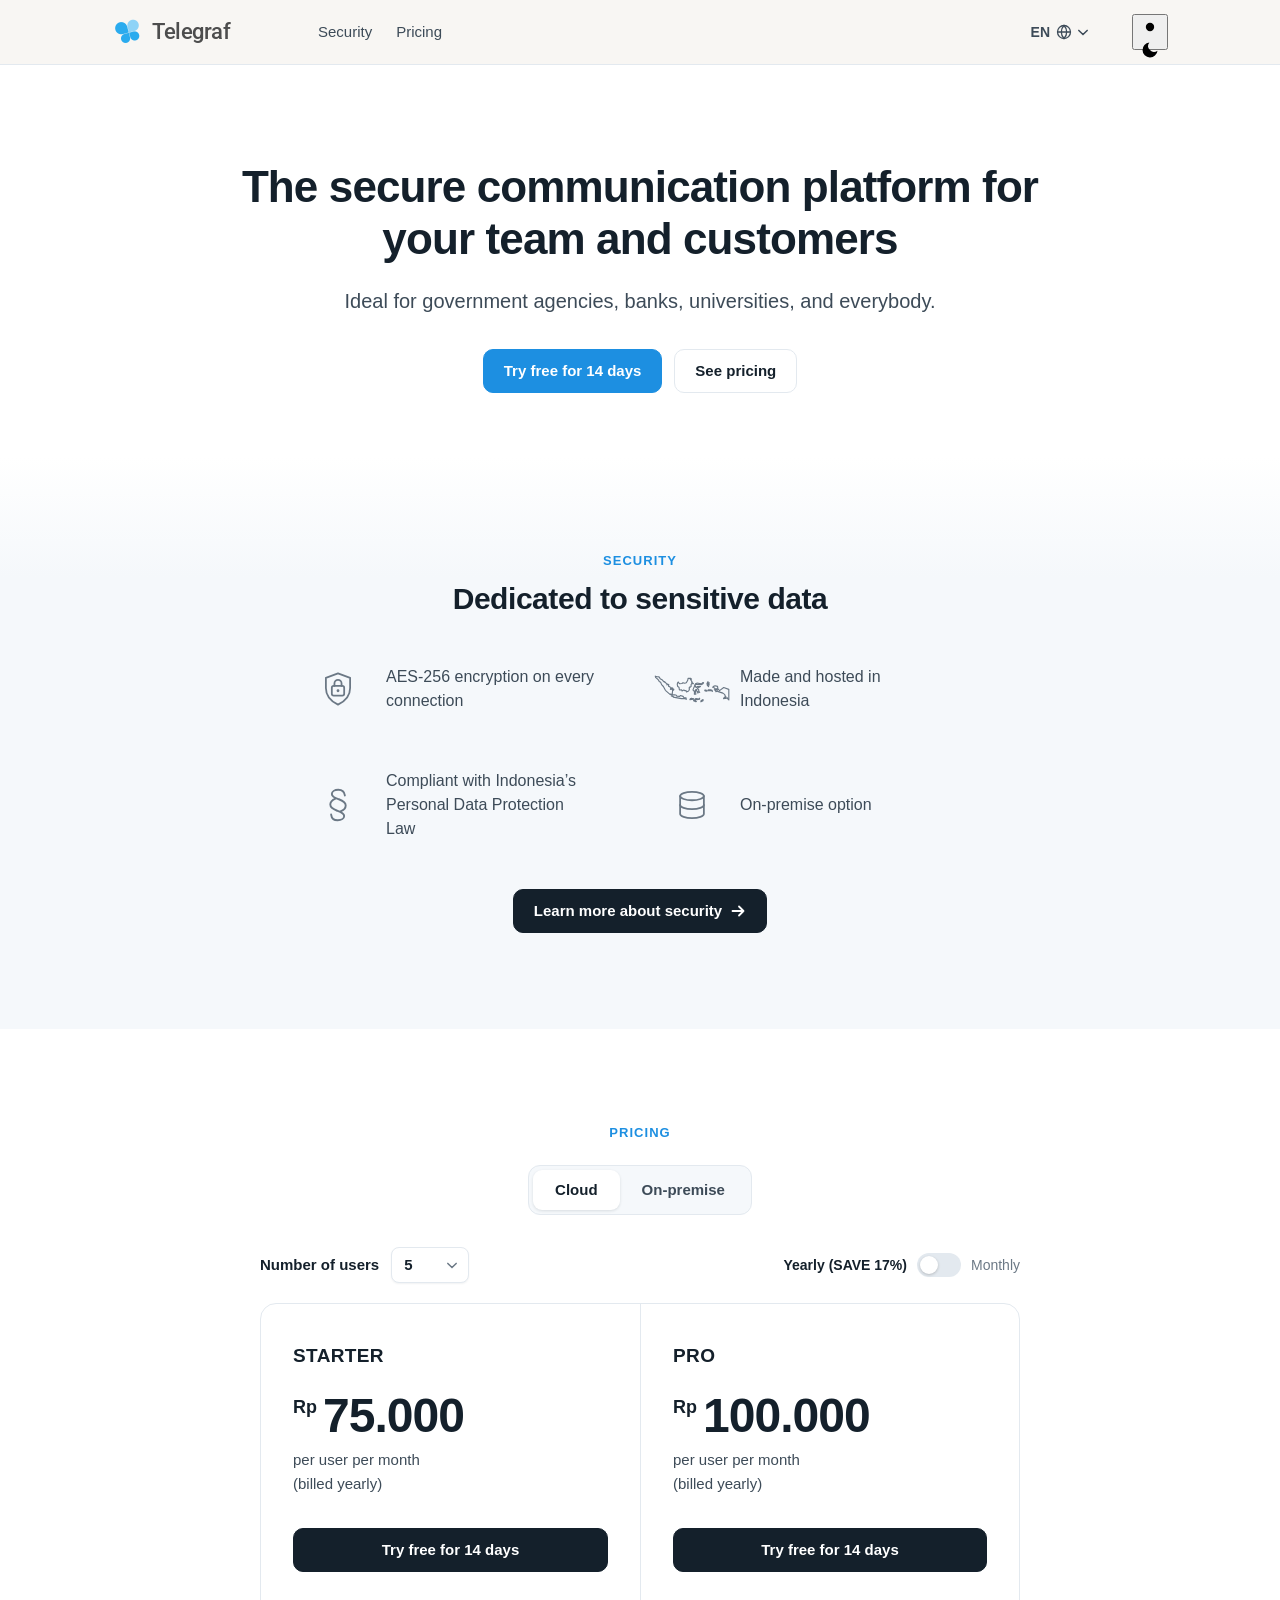
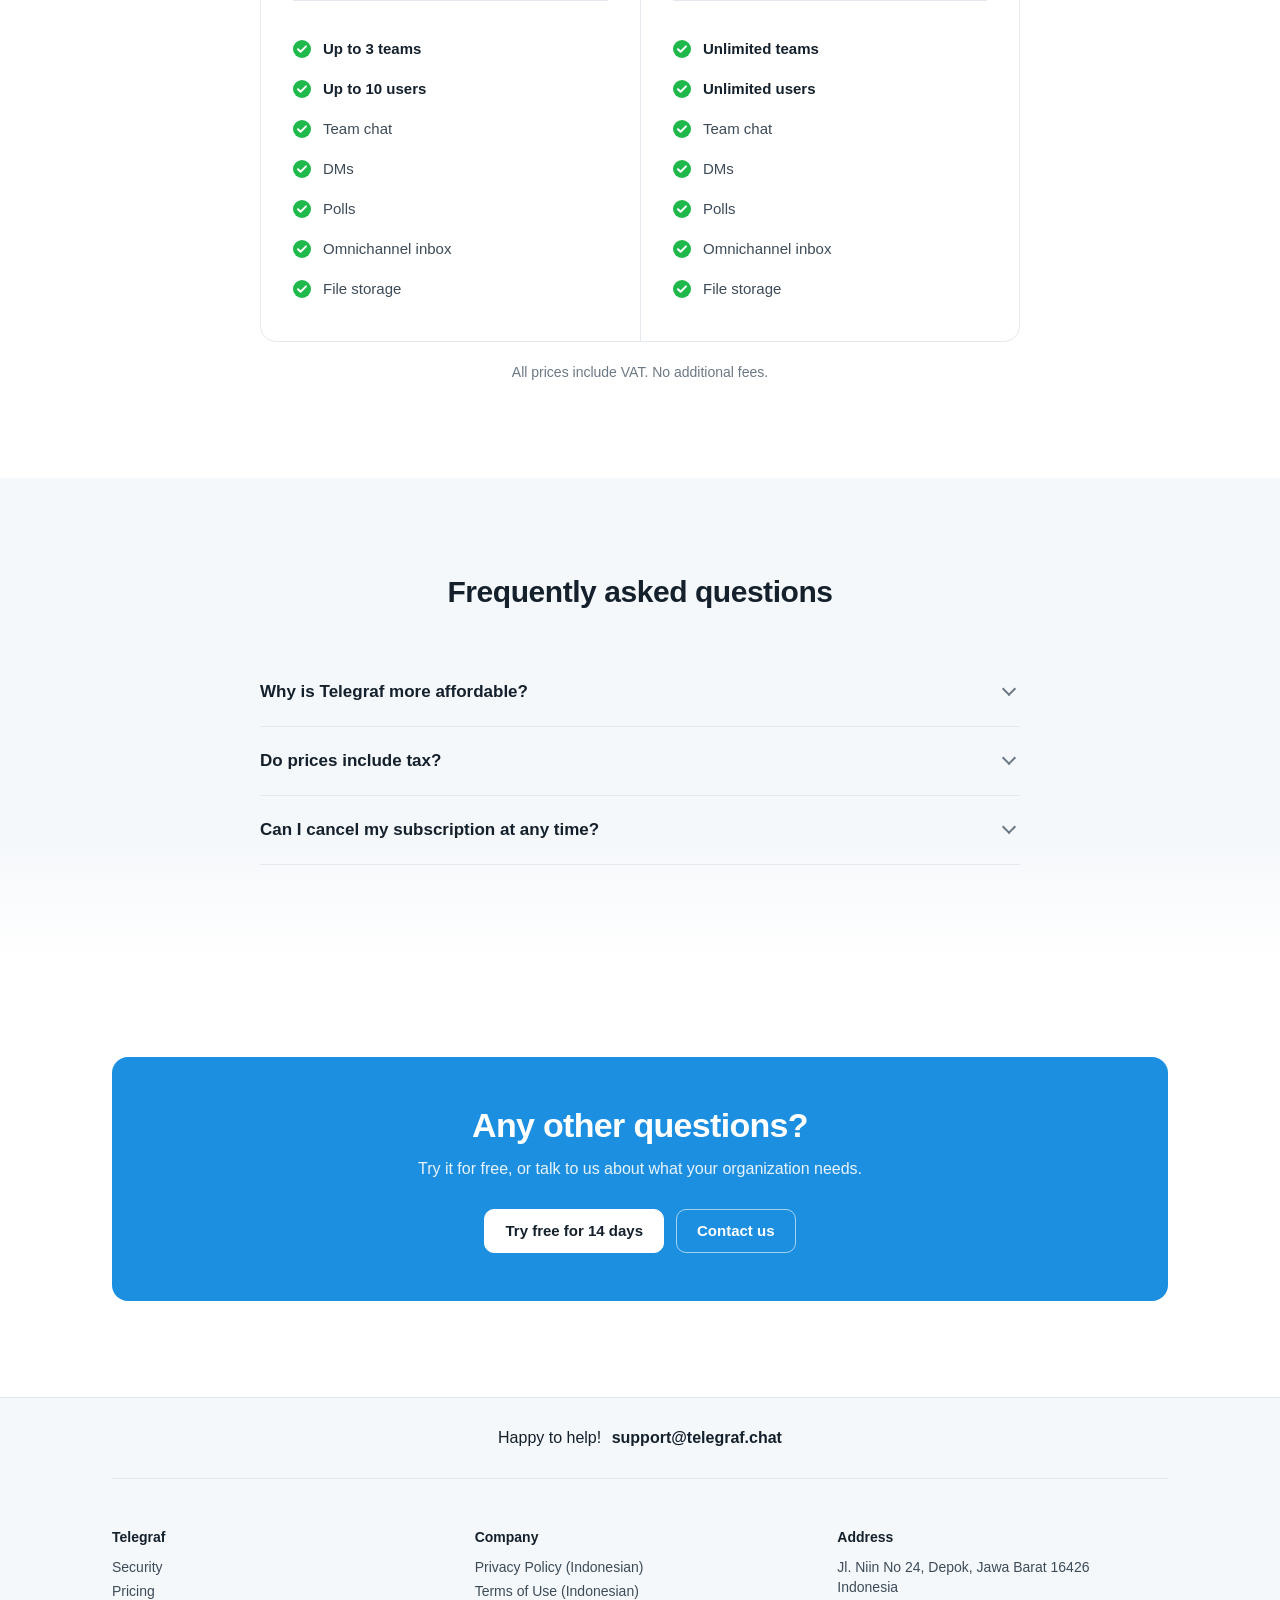
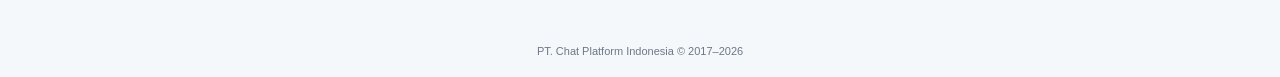
==== commit a59f0441: "update" ====
--- a/en/index.html
+++ b/en/index.html
@@ -33,16 +33,16 @@
 
 <body>
   <svg width="0" height="0" class="tl_sr" aria-hidden="true">
-    <symbol id="i-indonesia" viewBox="0 0 64 24"><path d="M15.7 11.1 16.1 12.1 16.7 12.3 16.5 13.0 15.6 12.6 15.3 11.8 14.4 11.6 14.9 10.9zM2.7 1.7 4.2 1.8 5.2 3.3 7.1 4.5 8.2 5.8 8.7 6.2 8.9 5.7 10.7 7.7 11.5 7.9 10.9 8.5 12.0 8.1 12.5 8.4 12.2 9.6 13.4 10.2 14.1 11.6 13.8 12.3 14.8 12.0 15.7 13.0 15.3 16.7 13.8 16.3 13.7 16.8 9.6 13.1 7.9 9.9 6.4 8.3 5.6 6.3 4.4 5.6 3.4 4.0 1.3 2.2 1.1 1.2zM38.4 20.5 36.0 20.9 34.3 20.6 35.4 20.0 37.7 20.5 38.4 19.8zM34.6 21.5 35.7 22.5 35.2 22.7 33.3 21.9 33.5 21.5zM32.2 20.1 33.1 20.0 33.3 20.6 30.2 21.0 30.7 20.1 31.8 20.6 32.2 20.4 31.5 19.8zM41.2 7.5 39.7 8.4 35.4 8.1 34.8 8.4 34.7 9.6 35.5 10.7 36.7 9.9 39.2 9.9 36.4 11.3 37.7 12.7 37.6 13.7 38.5 14.8 36.7 15.3 36.8 14.3 35.8 13.6 36.0 12.5 35.5 12.4 34.9 12.8 35.2 16.4 34.0 16.4 34.1 14.3 33.9 13.6 33.1 13.4 32.9 12.5 33.9 10.0 34.4 10.0 34.2 8.9 35.0 7.5 35.4 7.6 36.1 7.0 39.9 7.7 41.3 6.5 41.7 6.8zM17.5 16.9 18.8 17.3 19.2 18.0 21.6 18.2 22.2 17.5 24.5 18.2 25.1 19.2 27.0 19.4 27.2 20.7 25.4 20.0 23.1 20.1 16.2 18.8 16.3 18.4 14.6 17.9 15.7 16.8zM20.5 6.1 20.6 6.6 21.7 7.6 23.5 7.4 24.4 6.7 25.9 7.1 27.2 6.8 28.4 4.7 28.7 3.1 30.7 2.9 31.6 3.8 30.6 3.9 32.0 5.7 31.6 6.1 33.2 7.5 31.8 7.3 31.2 8.5 31.3 9.8 30.4 10.5 30.2 10.2 29.5 11.2 29.9 11.9 29.5 13.0 29.1 13.7 27.4 14.5 26.9 13.2 26.1 13.5 25.1 12.8 23.6 13.6 23.3 12.7 21.4 12.8 21.0 10.5 20.0 9.9 19.6 8.3 19.8 6.8zM45.1 7.7 46.4 6.7 46.4 7.3 45.8 7.8 46.6 8.5 45.3 8.4 46.0 10.0 45.0 9.1 44.6 7.3 45.5 5.8zM47.8 12.7 48.9 13.0 49.2 14.0 47.9 13.3 46.1 13.5 45.6 13.1 45.3 13.5 45.7 12.7zM43.9 13.0 44.4 13.5 44.0 13.9 42.8 13.4 42.8 13.0zM41.3 20.9 41.3 21.9 39.5 22.8 39.6 21.8zM59.7 20.0 58.5 20.2 59.1 19.1 60.0 18.8 60.3 19.2zM63.0 12.3 63.0 21.2 61.7 19.9 61.8 19.5 60.2 20.0 60.4 19.1 60.0 18.6 60.6 18.5 59.8 18.2 60.1 18.1 59.4 16.5 58.0 15.5 53.5 14.0 53.1 13.5 53.3 12.9 52.7 14.1 52.1 14.3 51.9 13.3 50.8 12.6 52.5 12.1 53.1 12.4 53.4 11.7 51.3 11.8 50.7 10.9 49.5 10.7 49.8 10.0 51.4 9.3 53.5 9.8 53.8 11.9 55.2 13.4 58.7 10.8z" fill="none" stroke="currentColor" stroke-width="1.2" stroke-linejoin="round"/></symbol>
-    <symbol id="i-shield-lock" viewBox="0 0 32 32"><g fill="none" stroke="currentColor" stroke-width="1.8" stroke-linecap="round" stroke-linejoin="round"><path d="M16 2.8 26.2 6.6v8.6c0 6.4-4.3 11.2-10.2 14C10.1 26.4 5.8 21.6 5.8 15.2V6.6z"/><rect x="10.8" y="13.4" width="10.4" height="8.2" rx="1.6"/><path d="M13 13.4v-2.1a3 3 0 0 1 6 0v2.1"/></g><circle cx="16" cy="17.5" r="1.2"/></symbol>
-    <symbol id="i-section" viewBox="0 0 32 32"><text x="16" y="25" text-anchor="middle" font-size="28" font-weight="400" font-family="Plus Jakarta Sans, sans-serif">&#167;</text></symbol>
-    <symbol id="i-server" viewBox="0 0 32 32"><path d="M7.13 8.444c.381-.394.997-.81 1.862-1.189C10.717 6.5 13.194 6 16 6s5.283.5 7.008 1.255c.865.378 1.481.794 1.862 1.189.375.388.463.687.463.89s-.089.502-.463.89c-.381.394-.997.81-1.862 1.189-1.725.755-4.202 1.255-7.008 1.255s-5.283-.5-7.008-1.255c-.865-.378-1.481-.794-1.862-1.189-.375-.388-.463-.687-.463-.89s.088-.502.463-.89zM5.213 6.59C4.508 7.319 4 8.248 4 9.333v13.333c0 1.085.508 2.015 1.213 2.743.698.722 1.644 1.312 2.71 1.778 2.135.934 4.992 1.479 8.077 1.479s5.942-.544 8.077-1.479c1.066-.466 2.012-1.056 2.71-1.778.705-.729 1.213-1.658 1.213-2.743V9.333c0-1.085-.508-2.014-1.213-2.743-.698-.722-1.645-1.312-2.71-1.778-2.135-.934-4.992-1.479-8.077-1.479s-5.942.544-8.077 1.479c-1.066.466-2.012 1.056-2.71 1.778zM25.333 16c0 .203-.089.502-.463.89-.381.394-.997.81-1.862 1.189-1.725.755-4.202 1.255-7.008 1.255s-5.283-.5-7.008-1.255c-.865-.378-1.481-.794-1.862-1.189-.375-.388-.463-.687-.463-.89v-2.791c.392.237.814.452 1.256.645 2.135.934 4.992 1.479 8.077 1.479s5.942-.544 8.077-1.479c.442-.194.864-.408 1.256-.645V16zM6.667 19.876c.392.237.814.452 1.256.645C10.058 21.455 12.915 22 16 22s5.942-.544 8.077-1.479c.442-.194.864-.408 1.256-.645v2.791c0 .203-.089.502-.463.89-.381.394-.997.81-1.862 1.189-1.725.755-4.202 1.255-7.008 1.255s-5.283-.5-7.008-1.255c-.865-.378-1.481-.794-1.862-1.189-.375-.388-.463-.687-.463-.89v-2.791z"/></symbol>
+    <symbol id="i-indonesia" viewBox="0 0 64 24"><path d="M15.7 11.1 16.1 12.1 16.7 12.3 16.5 13.0 15.6 12.6 15.3 11.8 14.4 11.6 14.9 10.9zM2.7 1.7 4.2 1.8 5.2 3.3 7.1 4.5 8.2 5.8 8.7 6.2 8.9 5.7 10.7 7.7 11.5 7.9 10.9 8.5 12.0 8.1 12.5 8.4 12.2 9.6 13.4 10.2 14.1 11.6 13.8 12.3 14.8 12.0 15.7 13.0 15.3 16.7 13.8 16.3 13.7 16.8 9.6 13.1 7.9 9.9 6.4 8.3 5.6 6.3 4.4 5.6 3.4 4.0 1.3 2.2 1.1 1.2zM38.4 20.5 36.0 20.9 34.3 20.6 35.4 20.0 37.7 20.5 38.4 19.8zM34.6 21.5 35.7 22.5 35.2 22.7 33.3 21.9 33.5 21.5zM32.2 20.1 33.1 20.0 33.3 20.6 30.2 21.0 30.7 20.1 31.8 20.6 32.2 20.4 31.5 19.8zM41.2 7.5 39.7 8.4 35.4 8.1 34.8 8.4 34.7 9.6 35.5 10.7 36.7 9.9 39.2 9.9 36.4 11.3 37.7 12.7 37.6 13.7 38.5 14.8 36.7 15.3 36.8 14.3 35.8 13.6 36.0 12.5 35.5 12.4 34.9 12.8 35.2 16.4 34.0 16.4 34.1 14.3 33.9 13.6 33.1 13.4 32.9 12.5 33.9 10.0 34.4 10.0 34.2 8.9 35.0 7.5 35.4 7.6 36.1 7.0 39.9 7.7 41.3 6.5 41.7 6.8zM17.5 16.9 18.8 17.3 19.2 18.0 21.6 18.2 22.2 17.5 24.5 18.2 25.1 19.2 27.0 19.4 27.2 20.7 25.4 20.0 23.1 20.1 16.2 18.8 16.3 18.4 14.6 17.9 15.7 16.8zM20.5 6.1 20.6 6.6 21.7 7.6 23.5 7.4 24.4 6.7 25.9 7.1 27.2 6.8 28.4 4.7 28.7 3.1 30.7 2.9 31.6 3.8 30.6 3.9 32.0 5.7 31.6 6.1 33.2 7.5 31.8 7.3 31.2 8.5 31.3 9.8 30.4 10.5 30.2 10.2 29.5 11.2 29.9 11.9 29.5 13.0 29.1 13.7 27.4 14.5 26.9 13.2 26.1 13.5 25.1 12.8 23.6 13.6 23.3 12.7 21.4 12.8 21.0 10.5 20.0 9.9 19.6 8.3 19.8 6.8zM45.1 7.7 46.4 6.7 46.4 7.3 45.8 7.8 46.6 8.5 45.3 8.4 46.0 10.0 45.0 9.1 44.6 7.3 45.5 5.8zM47.8 12.7 48.9 13.0 49.2 14.0 47.9 13.3 46.1 13.5 45.6 13.1 45.3 13.5 45.7 12.7zM43.9 13.0 44.4 13.5 44.0 13.9 42.8 13.4 42.8 13.0zM41.3 20.9 41.3 21.9 39.5 22.8 39.6 21.8zM59.7 20.0 58.5 20.2 59.1 19.1 60.0 18.8 60.3 19.2zM63.0 12.3 63.0 21.2 61.7 19.9 61.8 19.5 60.2 20.0 60.4 19.1 60.0 18.6 60.6 18.5 59.8 18.2 60.1 18.1 59.4 16.5 58.0 15.5 53.5 14.0 53.1 13.5 53.3 12.9 52.7 14.1 52.1 14.3 51.9 13.3 50.8 12.6 52.5 12.1 53.1 12.4 53.4 11.7 51.3 11.8 50.7 10.9 49.5 10.7 49.8 10.0 51.4 9.3 53.5 9.8 53.8 11.9 55.2 13.4 58.7 10.8z" fill="none" stroke="currentColor" stroke-width="0.95" stroke-linejoin="round"/></symbol>
+    <symbol id="i-shield-lock" viewBox="0 0 32 32"><g fill="none" stroke="currentColor" stroke-width="1.5" stroke-linecap="round" stroke-linejoin="round"><path d="M16 2.8 26.2 6.6v8.6c0 6.4-4.3 11.2-10.2 14C10.1 26.4 5.8 21.6 5.8 15.2V6.6z"/><rect x="10.8" y="13.4" width="10.4" height="8.2" rx="1.6"/><path d="M13 13.4v-2.1a3 3 0 0 1 6 0v2.1"/></g><circle cx="16" cy="17.5" r="1.2"/></symbol>
+    <symbol id="i-section" viewBox="0 0 32 32"><g fill="none" stroke="currentColor" stroke-width="1.35" stroke-linecap="round" transform="translate(16 16) scale(1.18) translate(-16 -16)"><path d="M20.9 9.2C20.6 6.6 18.8 5.1 16.2 5.1 13.6 5.1 11.6 6.4 11.6 8.1 11.6 10.2 14.1 11 16.6 11.9 19.3 12.9 21.5 14 21.5 16.3 21.5 18.1 20.2 19.6 17.8 20.6"/><path d="M11.1 22.8C11.4 25.4 13.2 26.9 15.8 26.9 18.4 26.9 20.4 25.6 20.4 23.9 20.4 21.8 17.9 21 15.4 20.1 12.7 19.1 10.5 18 10.5 15.7 10.5 13.9 11.8 12.4 14.2 11.4"/></g></symbol>
+    <symbol id="i-server" viewBox="0 0 32 32"><g fill="none" stroke="currentColor" stroke-width="1.5" stroke-linecap="round" stroke-linejoin="round"><ellipse cx="16" cy="8.5" rx="10" ry="3.5"/><path d="M6 8.5v15c0 1.9 4.5 3.5 10 3.5s10-1.6 10-3.5v-15"/><path d="M6 16c0 1.9 4.5 3.5 10 3.5s10-1.6 10-3.5"/></g></symbol>
   </svg>
 
   <div class="tl_page_wrap">
     <header class="tl_nav">
       <div class="tl_wrap tl_nav_inner">
-        <a href="/en/" class="tl_brand">Telegraf<span class="tl_brand_origin"><span class="tl_flag" aria-hidden="true"></span><span>MADE &amp; HOSTED<br>IN INDONESIA</span></span></a>
+        <a href="/en/" class="tl_brand"><img class="tl_brand_logo" src="/img/t_logo.png" alt="" width="32" height="32">Telegraf</a>
         <nav class="tl_nav_links" aria-label="Main">
           <a href="#security" class="tl_nav_link">Security</a>
           <a href="#pricing" class="tl_nav_link">Pricing</a>
@@ -83,7 +83,6 @@
           <div class="tl_section_head">
             <p class="tl_eyebrow">Security</p>
             <h2 class="tl_section_title">Dedicated to sensitive data</h2>
-            <p class="tl_section_lead">Your team conversations and customer data stay protected and stay in Indonesia.</p>
           </div>
           <div class="tl_security">
             <div class="tl_security_item">
@@ -109,10 +108,8 @@
 
       <section class="tl_section" id="pricing">
         <div class="tl_wrap">
-          <div class="tl_section_head">
-            <p class="tl_eyebrow">Pricing</p>
-            <h2 class="tl_section_title">Simple per-user pricing</h2>
-            <p class="tl_section_lead">Team chat and customer service in one subscription.</p>
+          <div class="tl_section_head tl_section_head_label">
+            <h2 class="tl_eyebrow">Pricing</h2>
           </div>
 
           <div class="tl_tabs" role="tablist" aria-label="Service options">
--- a/css/subpage.css
+++ b/css/subpage.css
@@ -0,0 +1,84 @@
+@font-face {
+  font-family: 'Telegraf Wordmark';
+  font-style: normal;
+  font-weight: 500;
+  font-display: block;
+  src: url([data-uri]) format('woff2');
+}
+:root,
+.tl-skin-light { --tl-wordmark: #4d4d4d; }
+html.tl-dark { --tl-wordmark: #e6ebf0; }
+
+.tl_sub_head {
+  display: flex;
+  align-items: center;
+  height: 80px;
+  padding: 0 24px;
+}
+
+.tl_sub_brand,
+.tl_sub_brand:hover,
+.tl_sub_brand:focus {
+  display: inline-flex;
+  align-items: center;
+  gap: 10px;
+  color: var(--tl-wordmark);
+  font-family: 'Telegraf Wordmark', Roboto, "Helvetica Neue", Arial, sans-serif;
+  font-size: 22px;
+  font-weight: 500;
+  letter-spacing: -0.5px;
+  line-height: 1;
+  text-decoration: none;
+}
+.tl_sub_brand img {
+  width: 32px;
+  height: 32px;
+  margin-right: -2px;
+  border-radius: 50%;
+}
+
+.tl_sub_head + .tl_page_container { margin-top: 20px; }
+
+.tl_page_footer_current { color: var(--tl-fg); }
+
+.back_to_top_wrap {
+  top: 0;
+  z-index: 5;
+  color: var(--tl-accent);
+}
+.back_to_top_wrap:hover,
+.back_to_top_wrap:focus {
+  color: var(--tl-accent);
+  text-decoration: none;
+  outline: none;
+}
+.back_to_top {
+  width: 96px;
+  height: 100%;
+  font-size: 13px;
+  padding: 30px 12px 0 6px;
+}
+.back_to_top_wrap:hover .back_to_top,
+.back_to_top_wrap:focus-visible .back_to_top { background: rgba(174, 198, 215, 0.2); }
+html.tl-dark .back_to_top_wrap:hover .back_to_top,
+html.tl-dark .back_to_top_wrap:focus-visible .back_to_top { background: rgba(174, 198, 215, 0.08); }
+.tl_to_top_ic {
+  display: inline-block;
+  width: 13px;
+  height: 7px;
+  margin-right: 9px;
+  vertical-align: 1px;
+  fill: none;
+  stroke: var(--tl-accent);
+  stroke-width: 1.8;
+  stroke-linecap: round;
+  stroke-linejoin: round;
+}
+
+.back_to_top_wrap.back_to_top_no_room { display: none; }
+
+@media (max-width: 767px) {
+  .tl_sub_head { padding: 0 16px; }
+  .tl_sub_brand, .tl_sub_brand:hover, .tl_sub_brand:focus { font-size: 20px; }
+  .tl_sub_head + .tl_page_container { margin-top: 8px; }
+}
--- a/css/home.css
+++ b/css/home.css
@@ -65,8 +65,16 @@
   color: var(--tl-text);
   font-family: "Plus Jakarta Sans", -apple-system, BlinkMacSystemFont, "Segoe UI", Roboto, Arial, sans-serif;
   font-size: 16px;
-  line-height: 1.6;
-}
+  line-height: 24px;
+}
+
+/* Type follows the Adaline/Daybreak approach: every step is a hand-tuned
+   size/line-height pair rather than a ratio, and every line height is a
+   multiple of the 4px baseline unit, so mixed sizes keep a shared rhythm.
+   Larger sizes get proportionally tighter leading and tracking. Sizes step
+   at breakpoints instead of scaling fluidly, so they never land between
+   pixels. Metrics stay identical across themes so the theme reveal never
+   reflows text. */
 
 a { color: var(--tl-accent); text-decoration: none; }
 a:hover { color: var(--tl-accent-hover); }
@@ -124,40 +132,25 @@
   letter-spacing: -0.5px;
   line-height: 1;
 }
-.tl_brand_origin {
-  display: inline-flex;
-  align-items: center;
-  gap: 7px;
-  margin-left: 2px;
-  color: var(--tl-wordmark);
-  font-family: "Plus Jakarta Sans", -apple-system, BlinkMacSystemFont, "Segoe UI", Roboto, Arial, sans-serif;
-  font-size: 10px;
-  font-weight: 500;
-  letter-spacing: 0.02em;
-  line-height: 1;
-  white-space: nowrap;
-  /* Lines up the flag and text with the wordmark's cap height and baseline */
-  transform: translateY(-1px);
-}
-/* Upright bar with the flag's horizontal stripes, as in Stackfield's logo */
-.tl_flag {
+/* The mark sits inside generous padding in the PNG, so it runs larger than
+   the wordmark's cap height to look the same weight */
+.tl_brand_logo {
   flex: none;
-  width: 5px;
-  height: 19px;
-  background: linear-gradient(to bottom, #ce1126 50%, #ffffff 50%);
-  box-shadow: 0 0 0 0.5px rgba(0, 0, 0, 0.18);
-}
-html.tl-dark .tl_flag { box-shadow: none; }
+  width: 32px;
+  height: 32px;
+  margin-right: -2px;
+}
 .tl_nav_links {
   display: none;
   gap: 24px;
-  margin-left: clamp(40px, 8vw, 110px);
+  margin-left: clamp(24px, 5vw, 64px);
 }
 .tl_nav_link,
 .tl_nav_link:hover {
   color: var(--tl-text);
   font-size: 15px;
   font-weight: 500;
+  line-height: 20px;
 }
 .tl_nav_link:hover { color: var(--tl-fg); }
 @media (min-width: 600px) {
@@ -180,6 +173,7 @@
   color: var(--tl-text);
   font-size: 14px;
   font-weight: 600;
+  line-height: 20px;
   list-style: none;
   cursor: pointer;
   user-select: none;
@@ -227,6 +221,7 @@
   border-radius: 6px;
   color: var(--tl-text);
   font-size: 14px;
+  line-height: 20px;
 }
 .tl_lang_option:hover { background: var(--tl-bg-soft); color: var(--tl-fg); }
 .tl_lang_option[aria-current] {
@@ -260,6 +255,7 @@
   color: var(--tl-fg);
   font-size: 15px;
   font-weight: 600;
+  line-height: 20px;
   white-space: nowrap;
 }
 .tl_btn:hover { border-color: var(--tl-muted); }
@@ -287,16 +283,21 @@
 .tl_hero_title {
   max-width: 820px;
   margin: 0 auto;
-  font-size: clamp(30px, 4.6vw, 44px);
-  font-weight: 700;
-  letter-spacing: -0.015em;
-  line-height: 1.18;
+  font-size: 30px;
+  font-weight: 700;
+  letter-spacing: -0.01em;
+  line-height: 36px;
 }
 .tl_hero_lead {
   max-width: 760px;
   margin: 20px auto 0;
   color: var(--tl-text);
-  font-size: clamp(17px, 2.2vw, 20px);
+  font-size: 18px;
+  line-height: 28px;
+}
+@media (min-width: 768px) {
+  .tl_hero_title { font-size: 44px; letter-spacing: -0.02em; line-height: 52px; }
+  .tl_hero_lead { font-size: 20px; line-height: 32px; }
 }
 .tl_hero_actions {
   display: flex;
@@ -321,23 +322,30 @@
   margin: 0 auto 48px;
   text-align: center;
 }
+/* A head that is only a label sits closer to the content it names */
+.tl_section_head_label { margin-bottom: 24px; }
 .tl_eyebrow {
   margin-bottom: 12px;
   color: var(--tl-accent);
   font-size: 13px;
   font-weight: 700;
   letter-spacing: 0.08em;
+  line-height: 16px;
   text-transform: uppercase;
 }
 .tl_section_title {
-  font-size: clamp(24px, 3vw, 30px);
+  font-size: 24px;
   font-weight: 700;
   letter-spacing: -0.01em;
-  line-height: 1.25;
+  line-height: 32px;
 }
 .tl_section_lead {
   margin-top: 16px;
   font-size: 17px;
+  line-height: 28px;
+}
+@media (min-width: 768px) {
+  .tl_section_title { font-size: 30px; letter-spacing: -0.015em; line-height: 36px; }
 }
 
 .tl_icon {
@@ -380,7 +388,7 @@
   color: var(--tl-text);
   font-size: 16px;
   font-weight: 500;
-  line-height: 1.45;
+  line-height: 24px;
 }
 .tl_security_more {
   margin-top: 48px;
@@ -413,11 +421,14 @@
 }
 .tl_sec_card_title {
   margin-bottom: 32px;
-  font-size: clamp(22px, 2.6vw, 26px);
+  font-size: 22px;
   font-weight: 700;
   letter-spacing: -0.01em;
-  line-height: 1.3;
-  text-align: center;
+  line-height: 28px;
+  text-align: center;
+}
+@media (min-width: 768px) {
+  .tl_sec_card_title { font-size: 26px; line-height: 32px; }
 }
 .tl_sec_card_lead {
   margin: -20px 0 28px;
@@ -459,9 +470,9 @@
   margin-bottom: 6px;
   font-size: 17px;
   font-weight: 700;
-  line-height: 1.6;
-}
-.tl_sec_item p { font-size: 15px; }
+  line-height: 24px;
+}
+.tl_sec_item p { font-size: 15px; line-height: 24px; }
 .tl_status_row {
   display: flex;
   align-items: center;
@@ -478,21 +489,24 @@
 .tl_status_desc {
   color: var(--tl-muted);
   font-size: 14px;
+  line-height: 20px;
 }
 .tl_badge {
   flex: none;
-  padding: 4px 12px;
+  padding: 3px 12px;
   border: 1px solid var(--tl-line);
   border-radius: 999px;
   background: var(--tl-surface);
   color: var(--tl-muted);
   font-size: 13px;
   font-weight: 600;
+  line-height: 20px;
   white-space: nowrap;
 }
 .tl_sec_card_note {
   margin-top: 24px;
   font-size: 15px;
+  line-height: 24px;
   text-align: center;
 }
 
@@ -517,6 +531,7 @@
   font: inherit;
   font-size: 15px;
   font-weight: 600;
+  line-height: 20px;
   cursor: pointer;
 }
 .tl_tab[aria-selected="true"] {
@@ -542,6 +557,7 @@
   color: var(--tl-fg);
   font-size: 15px;
   font-weight: 600;
+  line-height: 20px;
 }
 .tl_users_select {
   height: 36px;
@@ -554,6 +570,7 @@
   font: inherit;
   font-size: 15px;
   font-weight: 600;
+  line-height: 20px;
   -webkit-appearance: none;
   appearance: none;
   cursor: pointer;
@@ -569,6 +586,7 @@
   align-items: center;
   gap: 10px;
   font-size: 14px;
+  line-height: 20px;
 }
 .tl_billing_option { color: var(--tl-muted); }
 .tl_billing_option_active {
@@ -627,6 +645,7 @@
   font-size: 19px;
   font-weight: 600;
   letter-spacing: 0.02em;
+  line-height: 24px;
   text-transform: uppercase;
 }
 .tl_plan_price {
@@ -649,8 +668,9 @@
   margin-top: 8px;
   color: var(--tl-text);
   font-size: 15px;
-}
-.tl_plan_unit + .tl_plan_unit { margin-top: 2px; }
+  line-height: 24px;
+}
+.tl_plan_unit + .tl_plan_unit { margin-top: 0; }
 .tl_plan_cta {
   margin: 32px 0 28px;
   padding-bottom: 28px;
@@ -670,13 +690,14 @@
 }
 .tl_check {
   position: relative;
-  padding: 7px 0 7px 30px;
-  font-size: 15px;
+  padding: 8px 0 8px 30px;
+  font-size: 15px;
+  line-height: 24px;
 }
 .tl_check::before {
   content: "";
   position: absolute;
-  top: 10px;
+  top: 11px;
   left: 0;
   width: 18px;
   height: 18px;
@@ -692,6 +713,7 @@
   margin-top: 20px;
   color: var(--tl-muted);
   font-size: 14px;
+  line-height: 20px;
   text-align: center;
 }
 
@@ -721,7 +743,7 @@
   color: var(--tl-fg);
   font-size: 24px;
   font-weight: 700;
-  line-height: 1.35;
+  line-height: 32px;
 }
 .tl_large_box {
   max-width: 412px;
@@ -732,15 +754,16 @@
   background: var(--tl-bg-soft);
   color: var(--tl-text);
   font-size: 15px;
-  line-height: 1.6;
+  line-height: 24px;
 }
 .tl_large_head {
   margin-bottom: 16px;
   color: var(--tl-accent);
   font-size: 24px;
   font-weight: 700;
-}
-.tl_large_box p + p { margin-top: 6px; }
+  line-height: 32px;
+}
+.tl_large_box p + p { margin-top: 8px; }
 .tl_large_link { color: var(--tl-accent); }
 .tl_large_link:hover { color: var(--tl-accent-hover); }
 
@@ -759,6 +782,7 @@
   color: var(--tl-fg);
   font-size: 17px;
   font-weight: 600;
+  line-height: 28px;
   list-style: none;
   cursor: pointer;
 }
@@ -779,6 +803,7 @@
 .tl_faq_a {
   padding: 0 0 20px;
   font-size: 15px;
+  line-height: 24px;
 }
 
 /* Closing call to action */
@@ -792,12 +817,16 @@
 }
 .tl_cta_title {
   color: var(--tl-on-accent);
-  font-size: clamp(26px, 3.6vw, 34px);
-  font-weight: 700;
-  letter-spacing: -0.02em;
+  font-size: 26px;
+  font-weight: 700;
+  letter-spacing: -0.015em;
+  line-height: 32px;
+}
+@media (min-width: 768px) {
+  .tl_cta_title { font-size: 34px; letter-spacing: -0.02em; line-height: 40px; }
 }
 .tl_cta_lead {
-  margin-top: 10px;
+  margin-top: 12px;
   opacity: 0.9;
 }
 .tl_cta_actions {
@@ -828,6 +857,7 @@
   border-top: 1px solid var(--tl-line);
   background: var(--tl-bg-soft);
   font-size: 14px;
+  line-height: 20px;
 }
 .tl_footer_help {
   margin-bottom: 48px;
@@ -835,6 +865,7 @@
   border-bottom: 1px solid var(--tl-line);
   color: var(--tl-fg);
   font-size: 16px;
+  line-height: 24px;
   text-align: center;
 }
 .tl_footer_help_link,
@@ -853,7 +884,7 @@
   .tl_footer_grid { grid-template-columns: repeat(3, 1fr); }
 }
 .tl_footer_title {
-  margin-bottom: 10px;
+  margin-bottom: 8px;
   color: var(--tl-fg);
   font-weight: 700;
 }
@@ -865,7 +896,7 @@
 .tl_footer_link,
 .tl_footer_link:hover {
   display: inline-block;
-  padding: 3px 0;
+  padding: 2px 0;
   color: var(--tl-text);
 }
 .tl_footer_link:hover { color: var(--tl-fg); }
@@ -873,7 +904,30 @@
   margin-top: 40px;
   color: var(--tl-muted);
   font-size: 11px;
-  text-align: center;
-}
-
-.tl_footer_address { padding-top: 3px; color: var(--tl-text); }
+  line-height: 16px;
+  text-align: center;
+}
+
+.tl_footer_address { padding-top: 2px; color: var(--tl-text); }
+
+/* Display headings trim the line box to cap height and baseline, so their
+   edges are the letters themselves: spacing measures from the type, and
+   labels center on their icons by cap height rather than by font metrics. */
+@supports (text-box: trim-both cap alphabetic) {
+  .tl_eyebrow { margin-bottom: 20px; }
+  .tl_hero_lead { margin-top: 24px; }
+  .tl_section_lead { margin-top: 24px; }
+  .tl_cta_lead { margin-top: 20px; }
+  .tl_sec_card_lead { margin-top: -12px; }
+  .tl_security { row-gap: 44px; }
+  @media (min-width: 640px) {
+    .tl_security { row-gap: 64px; }
+  }
+  .tl_eyebrow,
+  .tl_hero_title,
+  .tl_section_title,
+  .tl_sec_card_title,
+  .tl_large_title,
+  .tl_cta_title,
+  .tl_security_title { text-box: trim-both cap alphabetic; }
+}
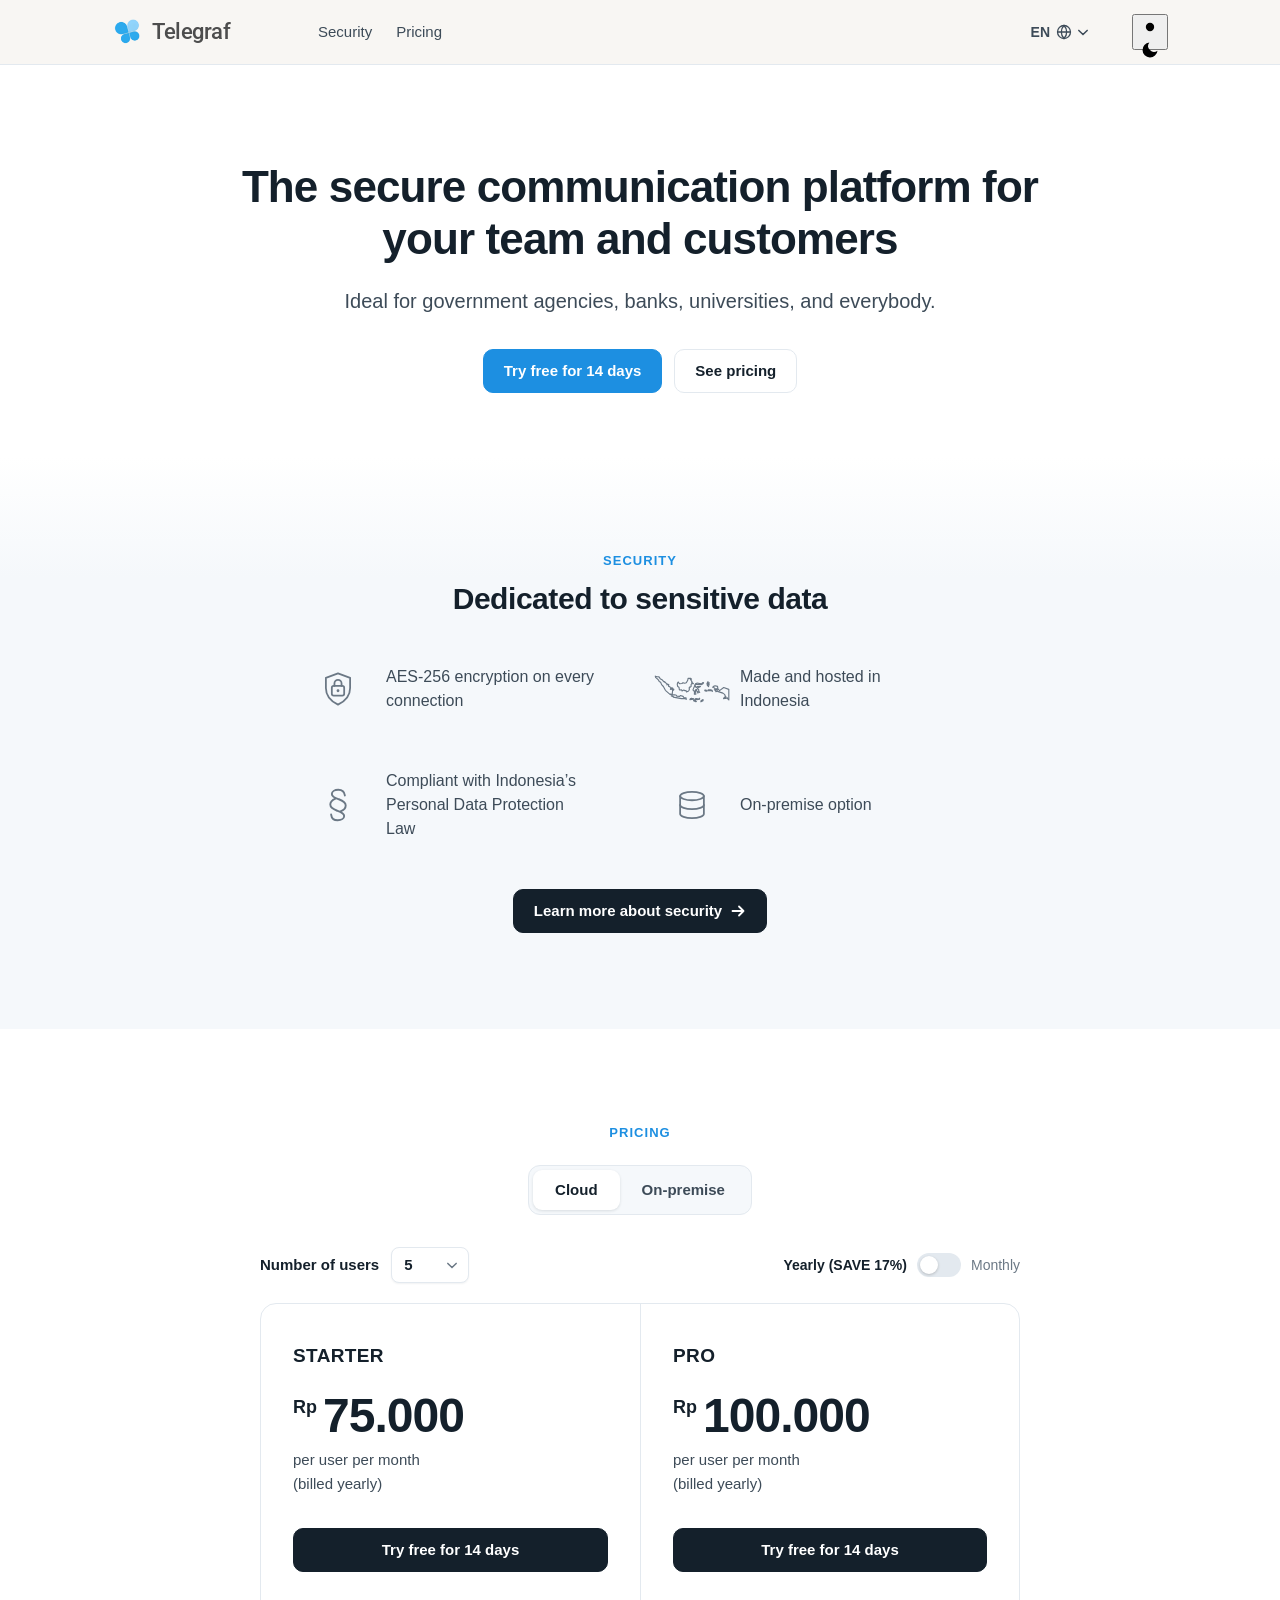
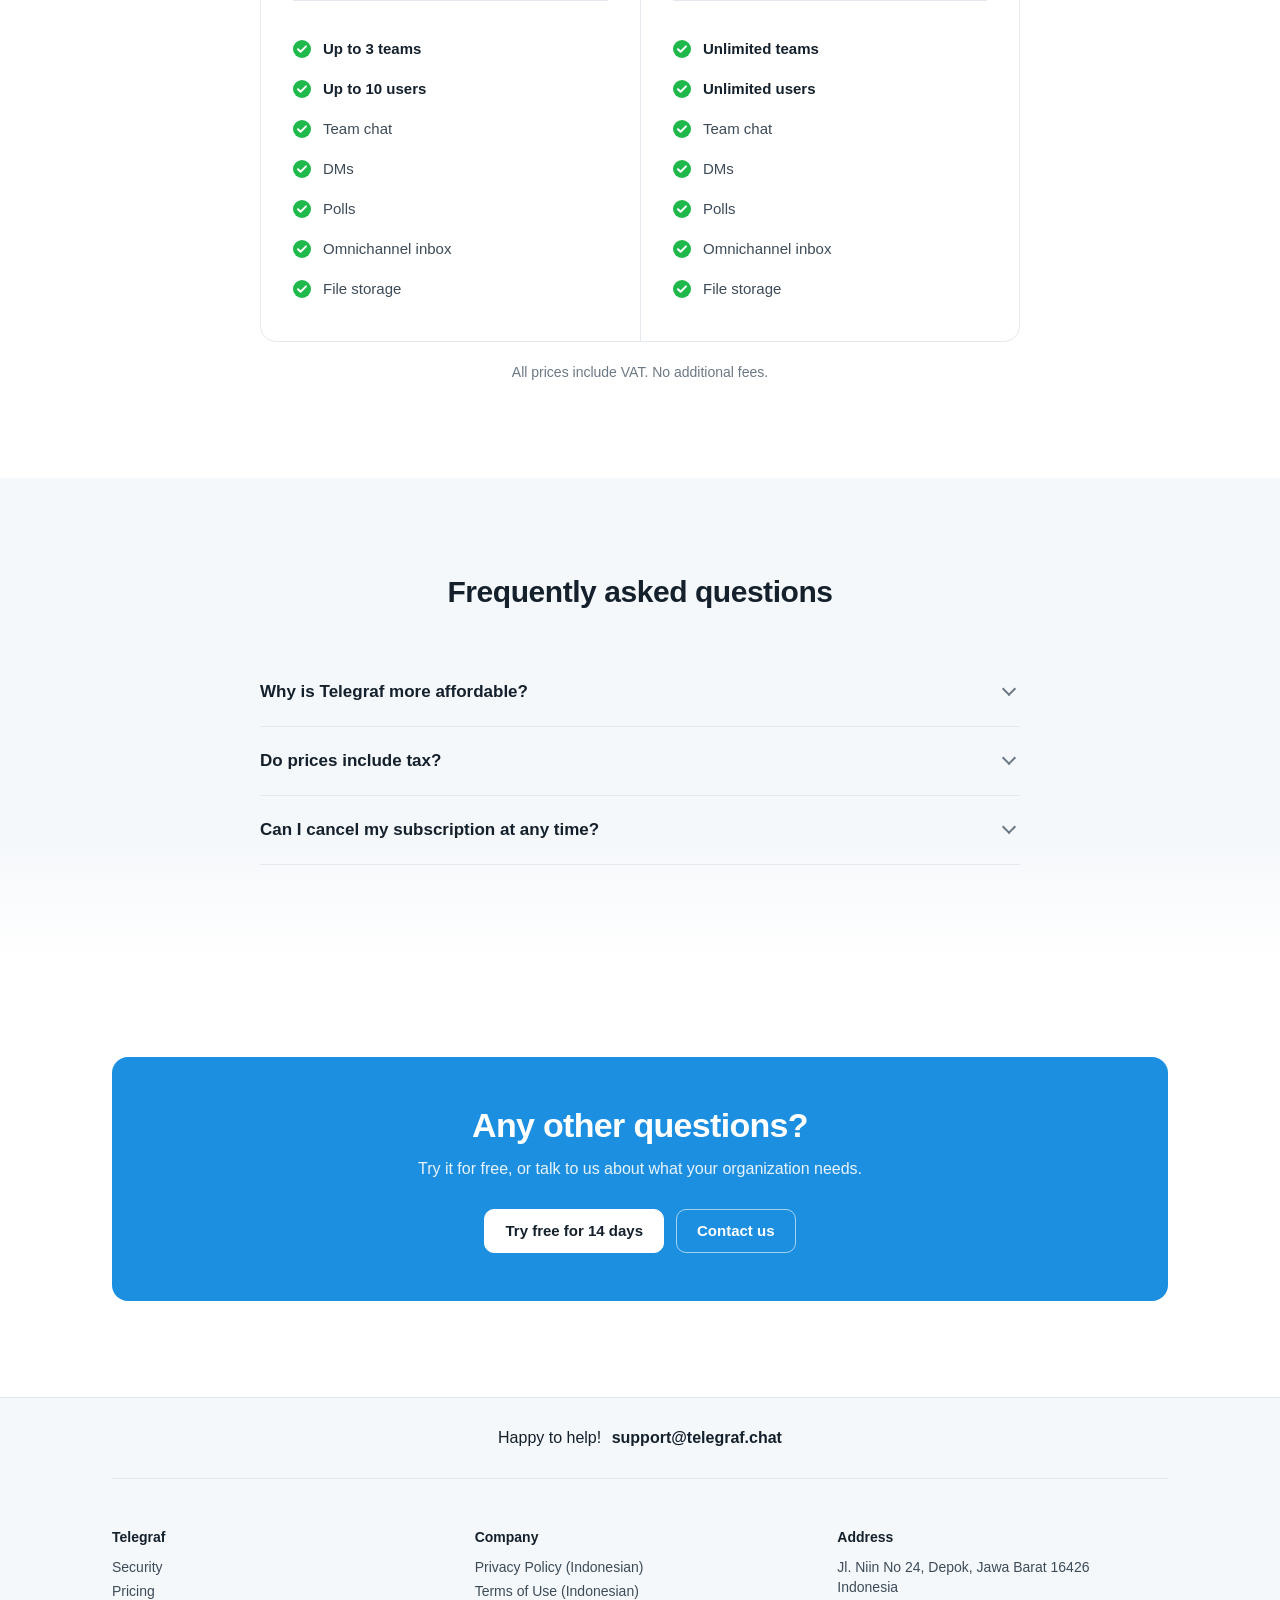
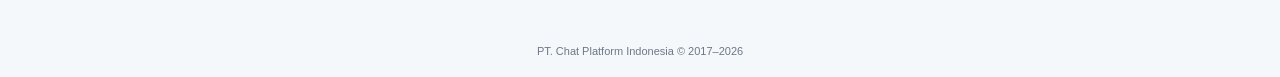
==== commit a95e820a: "update" ====
--- a/en/index.html
+++ b/en/index.html
@@ -5,11 +5,11 @@
   <meta charset="utf-8">
   <title>Telegraf &ndash; The secure communication platform for your team and customers</title>
   <meta name="viewport" content="width=device-width, initial-scale=1.0">
-  <meta name="description" content="Team chat and omnichannel customer service in one app. Encrypted, made and hosted in Indonesia, also available on-premise.">
+  <meta name="description" content="Indonesian digital HQ">
   <meta property="og:title" content="Telegraf &ndash; The secure communication platform for your team and customers">
   <meta property="og:image" content="/img/t_logo.png">
   <meta property="og:site_name" content="Telegraf">
-  <meta property="og:description" content="Team chat and omnichannel customer service in one app. Encrypted, made and hosted in Indonesia, also available on-premise.">
+  <meta property="og:description" content="Indonesian digital HQ">
   <link rel="canonical" href="https://www.telegraf.chat/en/">
   <link rel="alternate" hreflang="id" href="https://www.telegraf.chat/">
   <link rel="alternate" hreflang="en" href="https://www.telegraf.chat/en/">
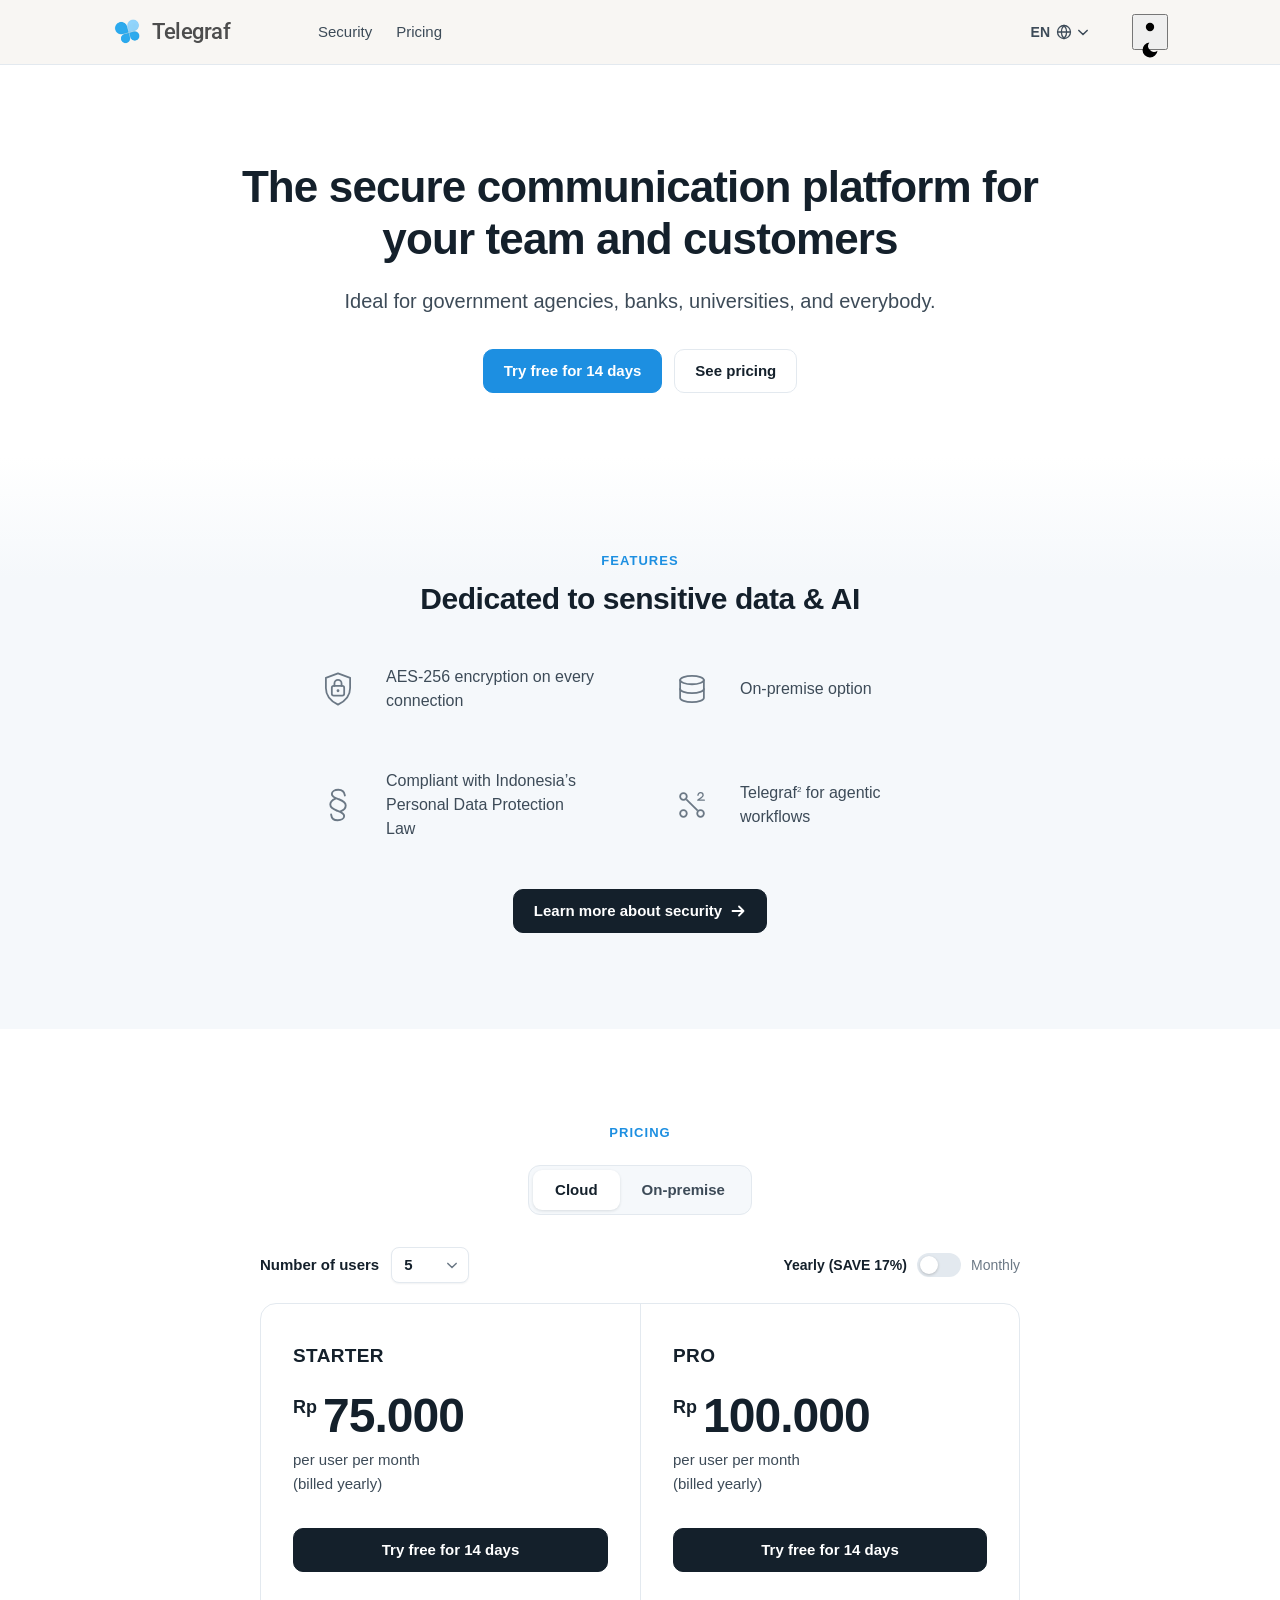
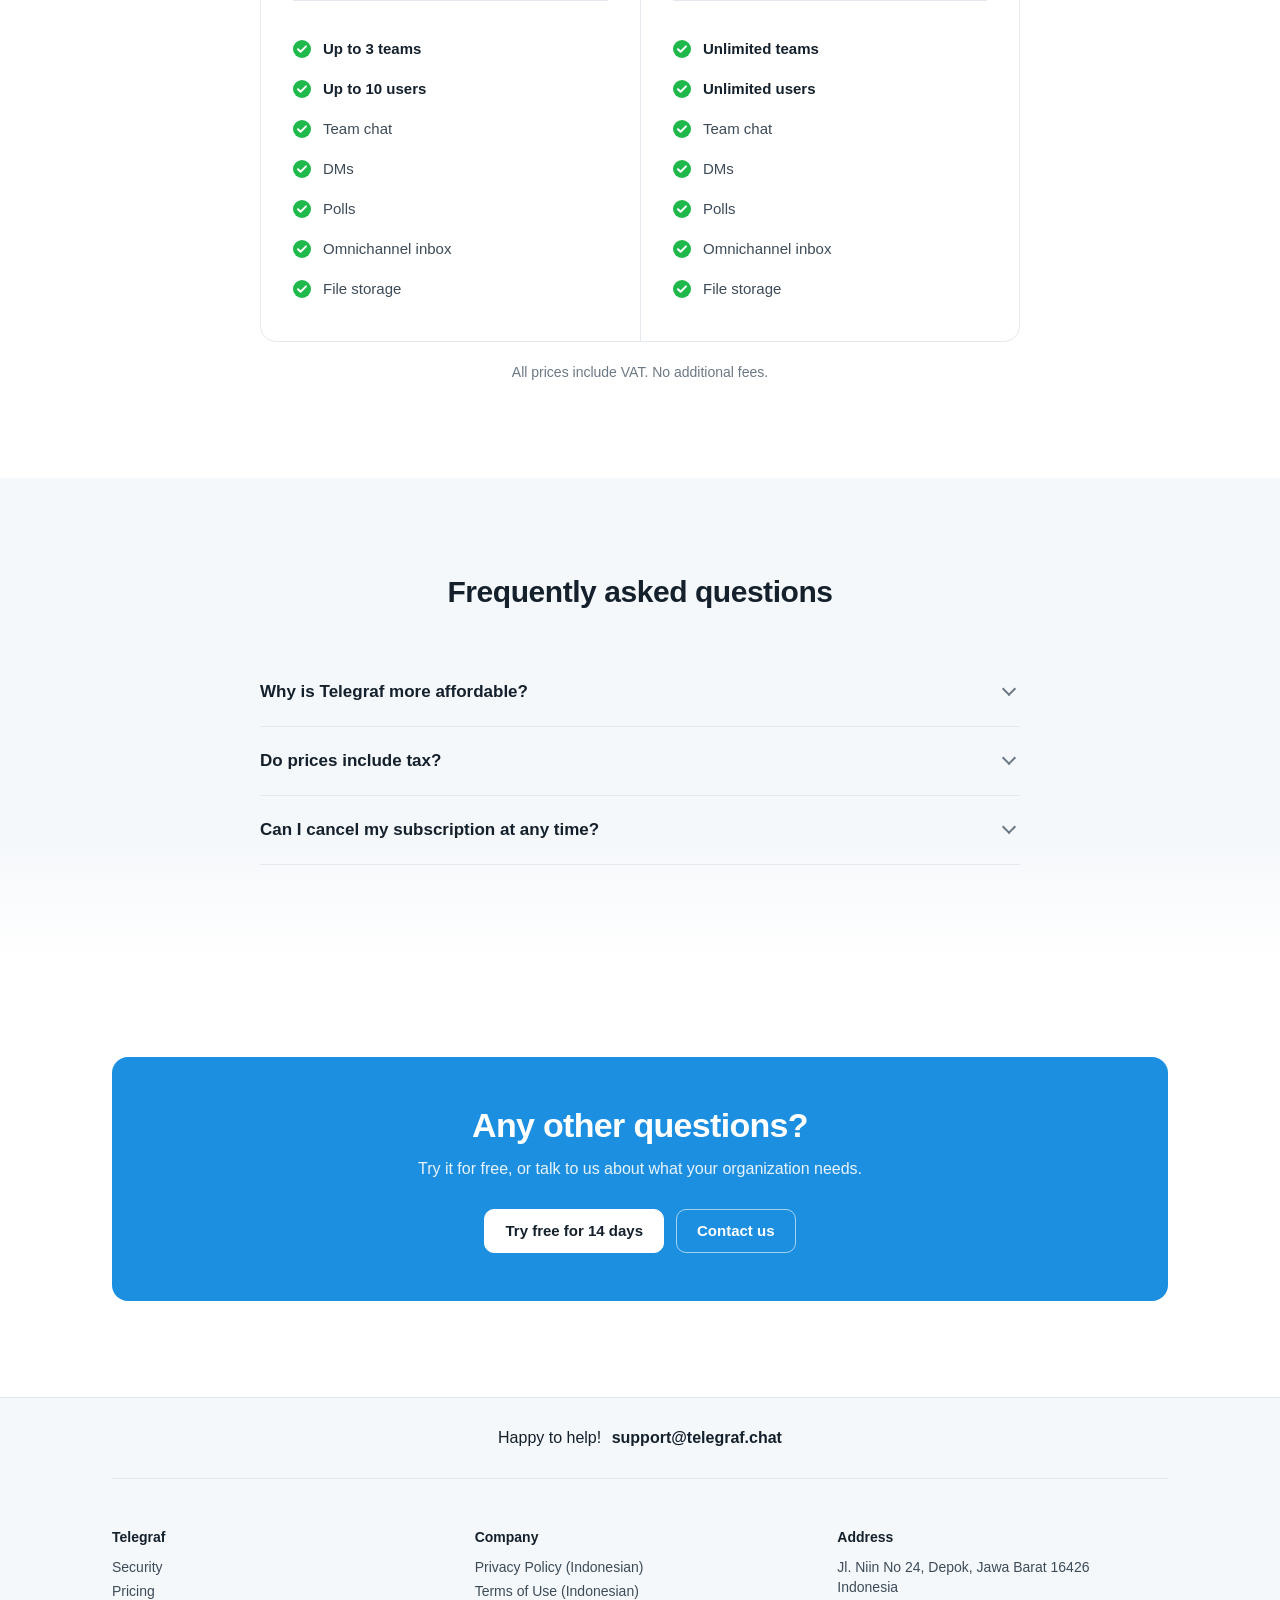
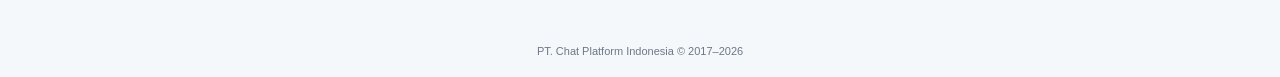
==== commit 946877c5: "update" ====
--- a/en/index.html
+++ b/en/index.html
@@ -3,10 +3,10 @@
 
 <head>
   <meta charset="utf-8">
-  <title>Telegraf &ndash; The secure communication platform for your team and customers</title>
+  <title>Telegraf &ndash; Indonesian digital HQ</title>
   <meta name="viewport" content="width=device-width, initial-scale=1.0">
   <meta name="description" content="Indonesian digital HQ">
-  <meta property="og:title" content="Telegraf &ndash; The secure communication platform for your team and customers">
+  <meta property="og:title" content="Telegraf &ndash; Indonesian digital HQ">
   <meta property="og:image" content="/img/t_logo.png">
   <meta property="og:site_name" content="Telegraf">
   <meta property="og:description" content="Indonesian digital HQ">
@@ -33,7 +33,7 @@
 
 <body>
   <svg width="0" height="0" class="tl_sr" aria-hidden="true">
-    <symbol id="i-indonesia" viewBox="0 0 64 24"><path d="M15.7 11.1 16.1 12.1 16.7 12.3 16.5 13.0 15.6 12.6 15.3 11.8 14.4 11.6 14.9 10.9zM2.7 1.7 4.2 1.8 5.2 3.3 7.1 4.5 8.2 5.8 8.7 6.2 8.9 5.7 10.7 7.7 11.5 7.9 10.9 8.5 12.0 8.1 12.5 8.4 12.2 9.6 13.4 10.2 14.1 11.6 13.8 12.3 14.8 12.0 15.7 13.0 15.3 16.7 13.8 16.3 13.7 16.8 9.6 13.1 7.9 9.9 6.4 8.3 5.6 6.3 4.4 5.6 3.4 4.0 1.3 2.2 1.1 1.2zM38.4 20.5 36.0 20.9 34.3 20.6 35.4 20.0 37.7 20.5 38.4 19.8zM34.6 21.5 35.7 22.5 35.2 22.7 33.3 21.9 33.5 21.5zM32.2 20.1 33.1 20.0 33.3 20.6 30.2 21.0 30.7 20.1 31.8 20.6 32.2 20.4 31.5 19.8zM41.2 7.5 39.7 8.4 35.4 8.1 34.8 8.4 34.7 9.6 35.5 10.7 36.7 9.9 39.2 9.9 36.4 11.3 37.7 12.7 37.6 13.7 38.5 14.8 36.7 15.3 36.8 14.3 35.8 13.6 36.0 12.5 35.5 12.4 34.9 12.8 35.2 16.4 34.0 16.4 34.1 14.3 33.9 13.6 33.1 13.4 32.9 12.5 33.9 10.0 34.4 10.0 34.2 8.9 35.0 7.5 35.4 7.6 36.1 7.0 39.9 7.7 41.3 6.5 41.7 6.8zM17.5 16.9 18.8 17.3 19.2 18.0 21.6 18.2 22.2 17.5 24.5 18.2 25.1 19.2 27.0 19.4 27.2 20.7 25.4 20.0 23.1 20.1 16.2 18.8 16.3 18.4 14.6 17.9 15.7 16.8zM20.5 6.1 20.6 6.6 21.7 7.6 23.5 7.4 24.4 6.7 25.9 7.1 27.2 6.8 28.4 4.7 28.7 3.1 30.7 2.9 31.6 3.8 30.6 3.9 32.0 5.7 31.6 6.1 33.2 7.5 31.8 7.3 31.2 8.5 31.3 9.8 30.4 10.5 30.2 10.2 29.5 11.2 29.9 11.9 29.5 13.0 29.1 13.7 27.4 14.5 26.9 13.2 26.1 13.5 25.1 12.8 23.6 13.6 23.3 12.7 21.4 12.8 21.0 10.5 20.0 9.9 19.6 8.3 19.8 6.8zM45.1 7.7 46.4 6.7 46.4 7.3 45.8 7.8 46.6 8.5 45.3 8.4 46.0 10.0 45.0 9.1 44.6 7.3 45.5 5.8zM47.8 12.7 48.9 13.0 49.2 14.0 47.9 13.3 46.1 13.5 45.6 13.1 45.3 13.5 45.7 12.7zM43.9 13.0 44.4 13.5 44.0 13.9 42.8 13.4 42.8 13.0zM41.3 20.9 41.3 21.9 39.5 22.8 39.6 21.8zM59.7 20.0 58.5 20.2 59.1 19.1 60.0 18.8 60.3 19.2zM63.0 12.3 63.0 21.2 61.7 19.9 61.8 19.5 60.2 20.0 60.4 19.1 60.0 18.6 60.6 18.5 59.8 18.2 60.1 18.1 59.4 16.5 58.0 15.5 53.5 14.0 53.1 13.5 53.3 12.9 52.7 14.1 52.1 14.3 51.9 13.3 50.8 12.6 52.5 12.1 53.1 12.4 53.4 11.7 51.3 11.8 50.7 10.9 49.5 10.7 49.8 10.0 51.4 9.3 53.5 9.8 53.8 11.9 55.2 13.4 58.7 10.8z" fill="none" stroke="currentColor" stroke-width="0.95" stroke-linejoin="round"/></symbol>
+    <symbol id="i-telegraf2" viewBox="-2 -2 20 20"><g fill="none" stroke="currentColor" stroke-width="0.94"><path d="M11 11 5 5"/><circle cx="3.5" cy="3.5" r="1.75"/><circle cx="3.5" cy="12.5" r="1.75"/><circle cx="12.5" cy="12.5" r="1.75"/><path stroke-width="0.66" stroke-linecap="round" stroke-linejoin="round" d="M11.15 2.875a1.35 1.35 0 1 1 2.7 0c0 1-1.7 1.7-2.85 2.6h3.5"/></g></symbol>
     <symbol id="i-shield-lock" viewBox="0 0 32 32"><g fill="none" stroke="currentColor" stroke-width="1.5" stroke-linecap="round" stroke-linejoin="round"><path d="M16 2.8 26.2 6.6v8.6c0 6.4-4.3 11.2-10.2 14C10.1 26.4 5.8 21.6 5.8 15.2V6.6z"/><rect x="10.8" y="13.4" width="10.4" height="8.2" rx="1.6"/><path d="M13 13.4v-2.1a3 3 0 0 1 6 0v2.1"/></g><circle cx="16" cy="17.5" r="1.2"/></symbol>
     <symbol id="i-section" viewBox="0 0 32 32"><g fill="none" stroke="currentColor" stroke-width="1.35" stroke-linecap="round" transform="translate(16 16) scale(1.18) translate(-16 -16)"><path d="M20.9 9.2C20.6 6.6 18.8 5.1 16.2 5.1 13.6 5.1 11.6 6.4 11.6 8.1 11.6 10.2 14.1 11 16.6 11.9 19.3 12.9 21.5 14 21.5 16.3 21.5 18.1 20.2 19.6 17.8 20.6"/><path d="M11.1 22.8C11.4 25.4 13.2 26.9 15.8 26.9 18.4 26.9 20.4 25.6 20.4 23.9 20.4 21.8 17.9 21 15.4 20.1 12.7 19.1 10.5 18 10.5 15.7 10.5 13.9 11.8 12.4 14.2 11.4"/></g></symbol>
     <symbol id="i-server" viewBox="0 0 32 32"><g fill="none" stroke="currentColor" stroke-width="1.5" stroke-linecap="round" stroke-linejoin="round"><ellipse cx="16" cy="8.5" rx="10" ry="3.5"/><path d="M6 8.5v15c0 1.9 4.5 3.5 10 3.5s10-1.6 10-3.5v-15"/><path d="M6 16c0 1.9 4.5 3.5 10 3.5s10-1.6 10-3.5"/></g></symbol>
@@ -81,8 +81,8 @@
       <section class="tl_section tl_section_soft tl_section_fade" id="security">
         <div class="tl_wrap">
           <div class="tl_section_head">
-            <p class="tl_eyebrow">Security</p>
-            <h2 class="tl_section_title">Dedicated to sensitive data</h2>
+            <p class="tl_eyebrow">Features</p>
+            <h2 class="tl_section_title">Dedicated to sensitive data &amp; AI</h2>
           </div>
           <div class="tl_security">
             <div class="tl_security_item">
@@ -90,16 +90,16 @@
               <h3 class="tl_security_title">AES-256 encryption on every connection</h3>
             </div>
             <div class="tl_security_item">
-              <svg class="tl_icon tl_icon_map" aria-hidden="true"><use href="#i-indonesia"/></svg>
-              <h3 class="tl_security_title">Made and hosted in Indonesia</h3>
+              <svg class="tl_icon" aria-hidden="true"><use href="#i-server"/></svg>
+              <h3 class="tl_security_title">On-premise option</h3>
             </div>
             <div class="tl_security_item">
               <svg class="tl_icon" aria-hidden="true"><use href="#i-section"/></svg>
               <h3 class="tl_security_title">Compliant with Indonesia&rsquo;s Personal Data Protection Law</h3>
             </div>
             <div class="tl_security_item">
-              <svg class="tl_icon" aria-hidden="true"><use href="#i-server"/></svg>
-              <h3 class="tl_security_title">On-premise option</h3>
+              <svg class="tl_icon" aria-hidden="true"><use href="#i-telegraf2"/></svg>
+              <h3 class="tl_security_title">Telegraf<sup>2</sup> for agentic workflows</h3>
             </div>
           </div>
           <p class="tl_security_more"><a href="/en/security/" class="tl_btn tl_btn_dark tl_btn_arrow">Learn more about security <svg class="tl_btn_arrow_icon" viewBox="0 0 16 16" aria-hidden="true"><path d="M2.5 8h11M9 3.5 13.5 8 9 12.5"/></svg></a></p>
--- a/css/home.css
+++ b/css/home.css
@@ -378,17 +378,16 @@
   color: var(--tl-muted);
   fill: var(--tl-muted);
 }
-/* Indonesia is wide and flat, so the map overhangs its slot to stay legible */
-.tl_security_item .tl_icon_map {
-  width: 76px;
-  margin: 0 -10px;
-}
 .tl_security_title {
   max-width: 210px;
   color: var(--tl-text);
   font-size: 16px;
   font-weight: 500;
   line-height: 24px;
+}
+.tl_security_title sup {
+  font-size: 0.5em;
+  line-height: 0;
 }
 .tl_security_more {
   margin-top: 48px;
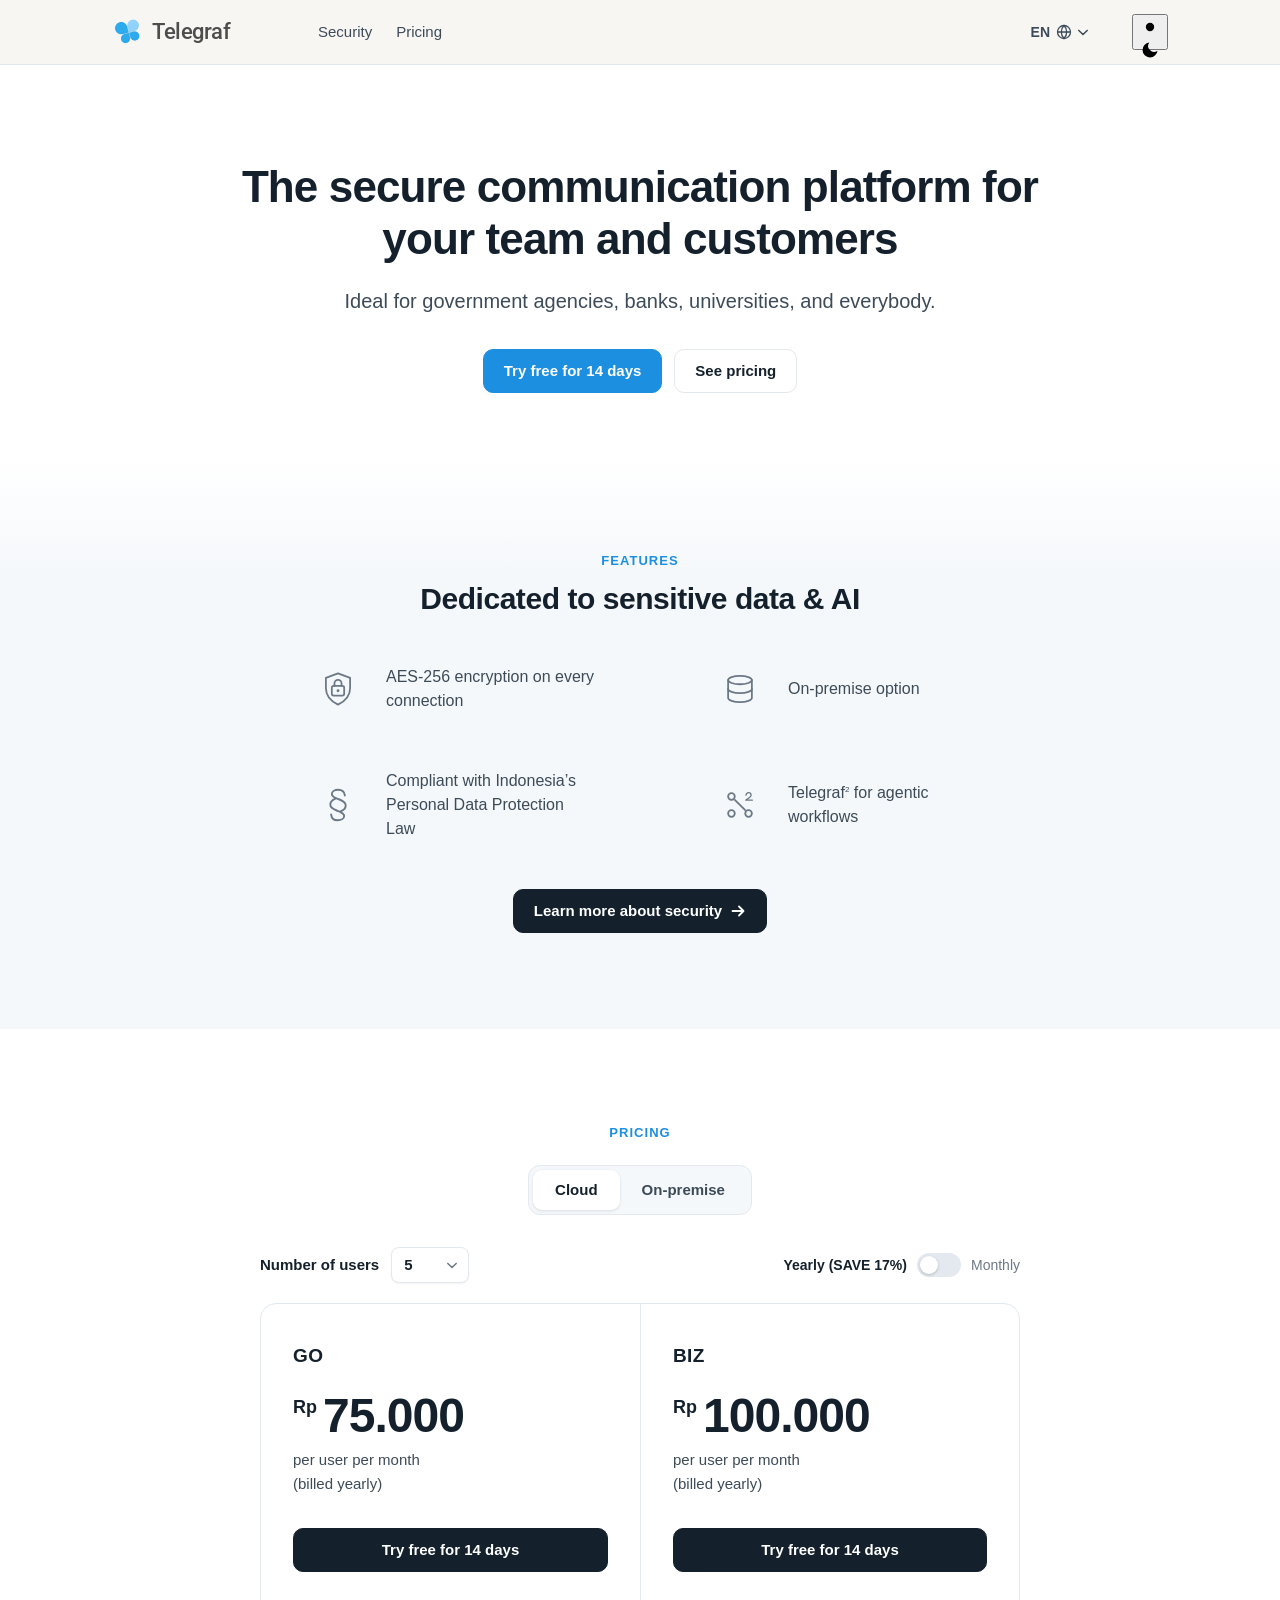
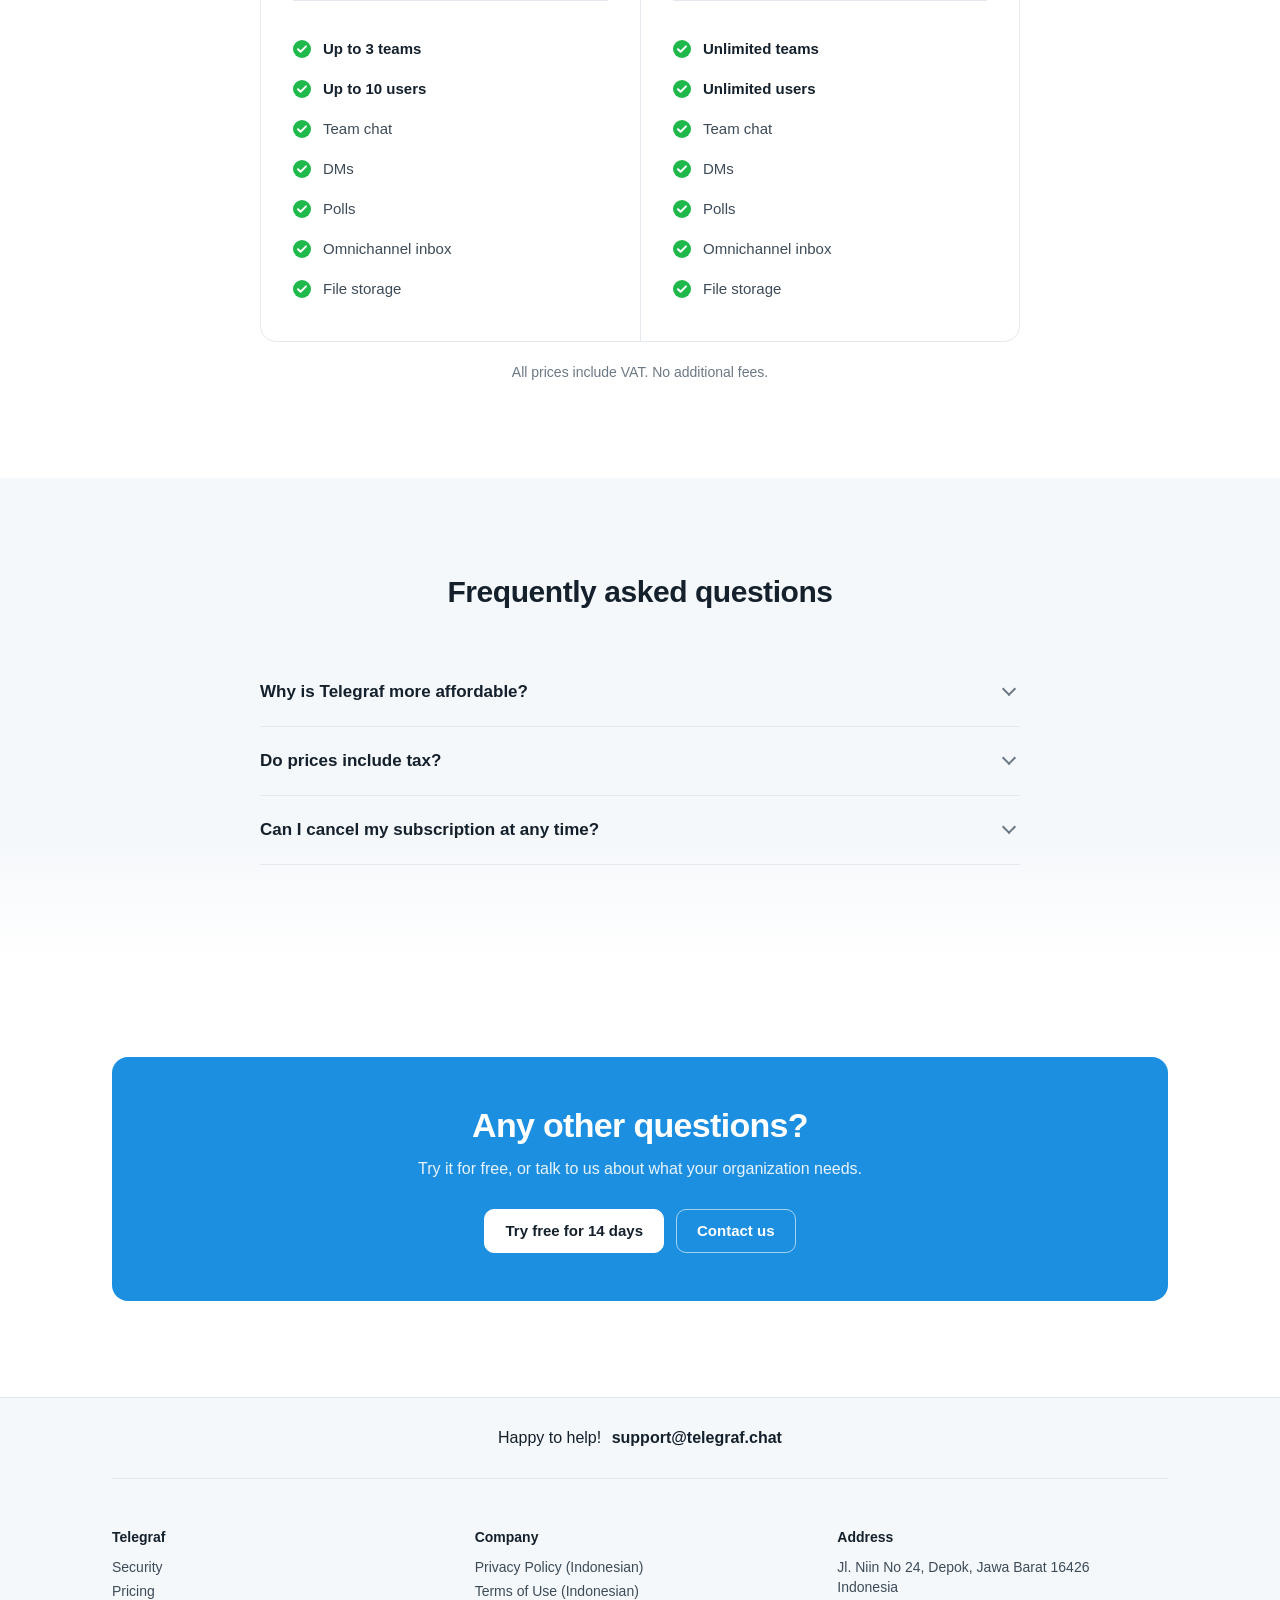
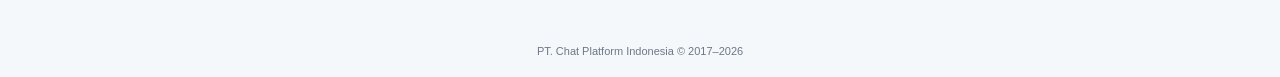
==== commit 2cba50f6: "update" ====
--- a/en/index.html
+++ b/en/index.html
@@ -139,7 +139,7 @@
             </div>
             <div class="tl_plans" id="tl_plans_cloud">
               <div class="tl_plan" data-max-users="10">
-                <h3 class="tl_plan_name">Starter</h3>
+                <h3 class="tl_plan_name">Go</h3>
                 <p class="tl_plan_price"><span class="tl_plan_currency">Rp</span><span data-yearly="75.000" data-monthly="90.000">75.000</span></p>
                 <p class="tl_plan_unit">per user per month</p>
                 <p class="tl_plan_unit" data-yearly="(billed yearly)" data-monthly="(billed monthly)">(billed yearly)</p>
@@ -159,7 +159,7 @@
               </div>
 
               <div class="tl_plan">
-                <h3 class="tl_plan_name">Pro</h3>
+                <h3 class="tl_plan_name">Biz</h3>
                 <p class="tl_plan_price"><span class="tl_plan_currency">Rp</span><span data-yearly="100.000" data-monthly="120.000">100.000</span></p>
                 <p class="tl_plan_unit">per user per month</p>
                 <p class="tl_plan_unit" data-yearly="(billed yearly)" data-monthly="(billed monthly)">(billed yearly)</p>
@@ -201,7 +201,7 @@
                 </div>
                 <ul class="tl_checks">
                   <li class="tl_check tl_check_strong">Minimum 100 users</li>
-                  <li class="tl_check tl_check_strong">All Pro features</li>
+                  <li class="tl_check tl_check_strong">All Biz features</li>
                   <li class="tl_check">Installed on your servers</li>
                   <li class="tl_check">Data never leaves your network</li>
                   <li class="tl_check">Installation support</li>
--- a/css/home.css
+++ b/css/home.css
@@ -280,6 +280,11 @@
 @media (min-width: 768px) {
   .tl_hero { padding: 96px 0 64px; }
 }
+/* Title-only heroes (e.g. Security) sit closer to the header */
+.tl_hero_compact { padding-top: 40px; }
+@media (min-width: 768px) {
+  .tl_hero_compact { padding-top: 56px; }
+}
 .tl_hero_title {
   max-width: 820px;
   margin: 0 auto;
@@ -365,7 +370,13 @@
   margin: 0 auto;
 }
 @media (min-width: 640px) {
-  .tl_security { grid-template-columns: 1fr 1fr; row-gap: 56px; }
+  /* Widen to the right only: the left column stays where a centred 660px grid puts it */
+  .tl_security {
+    grid-template-columns: 1fr 1fr;
+    gap: 56px 112px;
+    max-width: 692px;
+    margin-left: max(0px, calc(50% - 330px));
+  }
 }
 .tl_security_item {
   display: flex;
